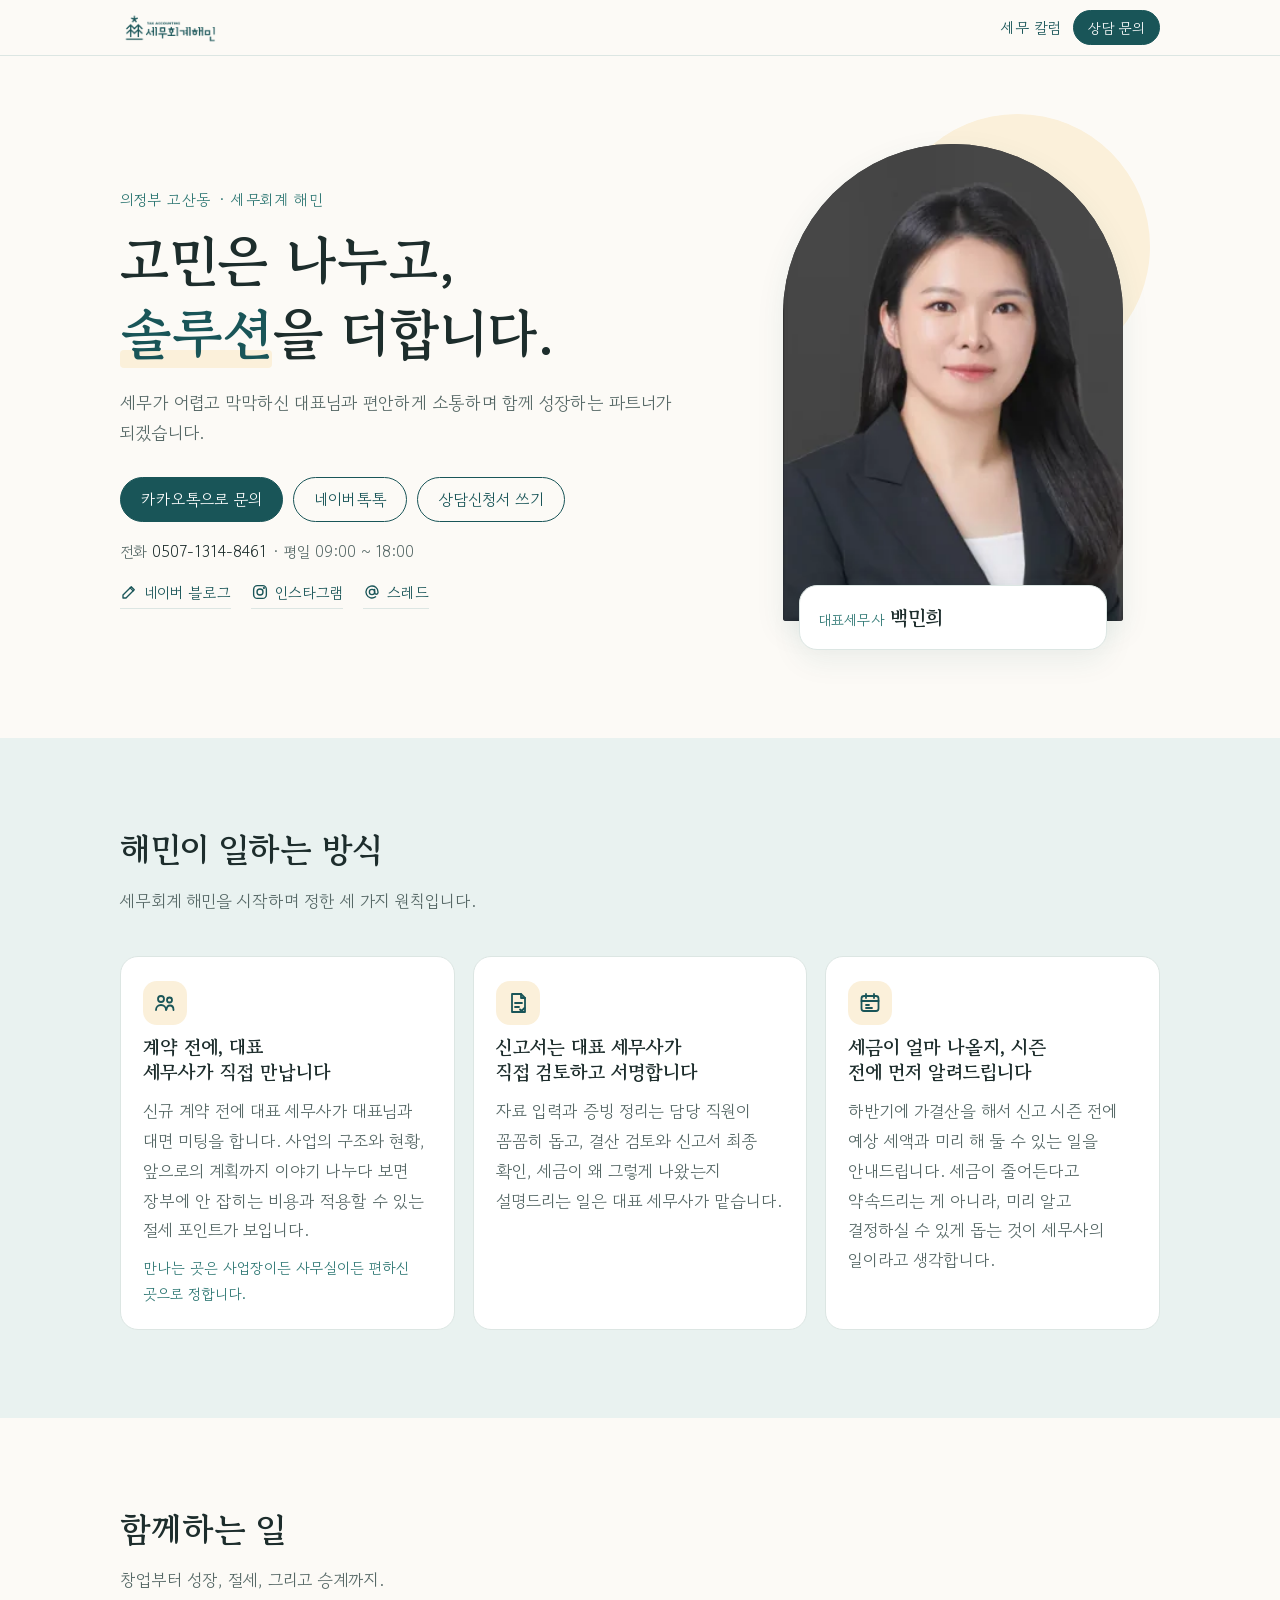
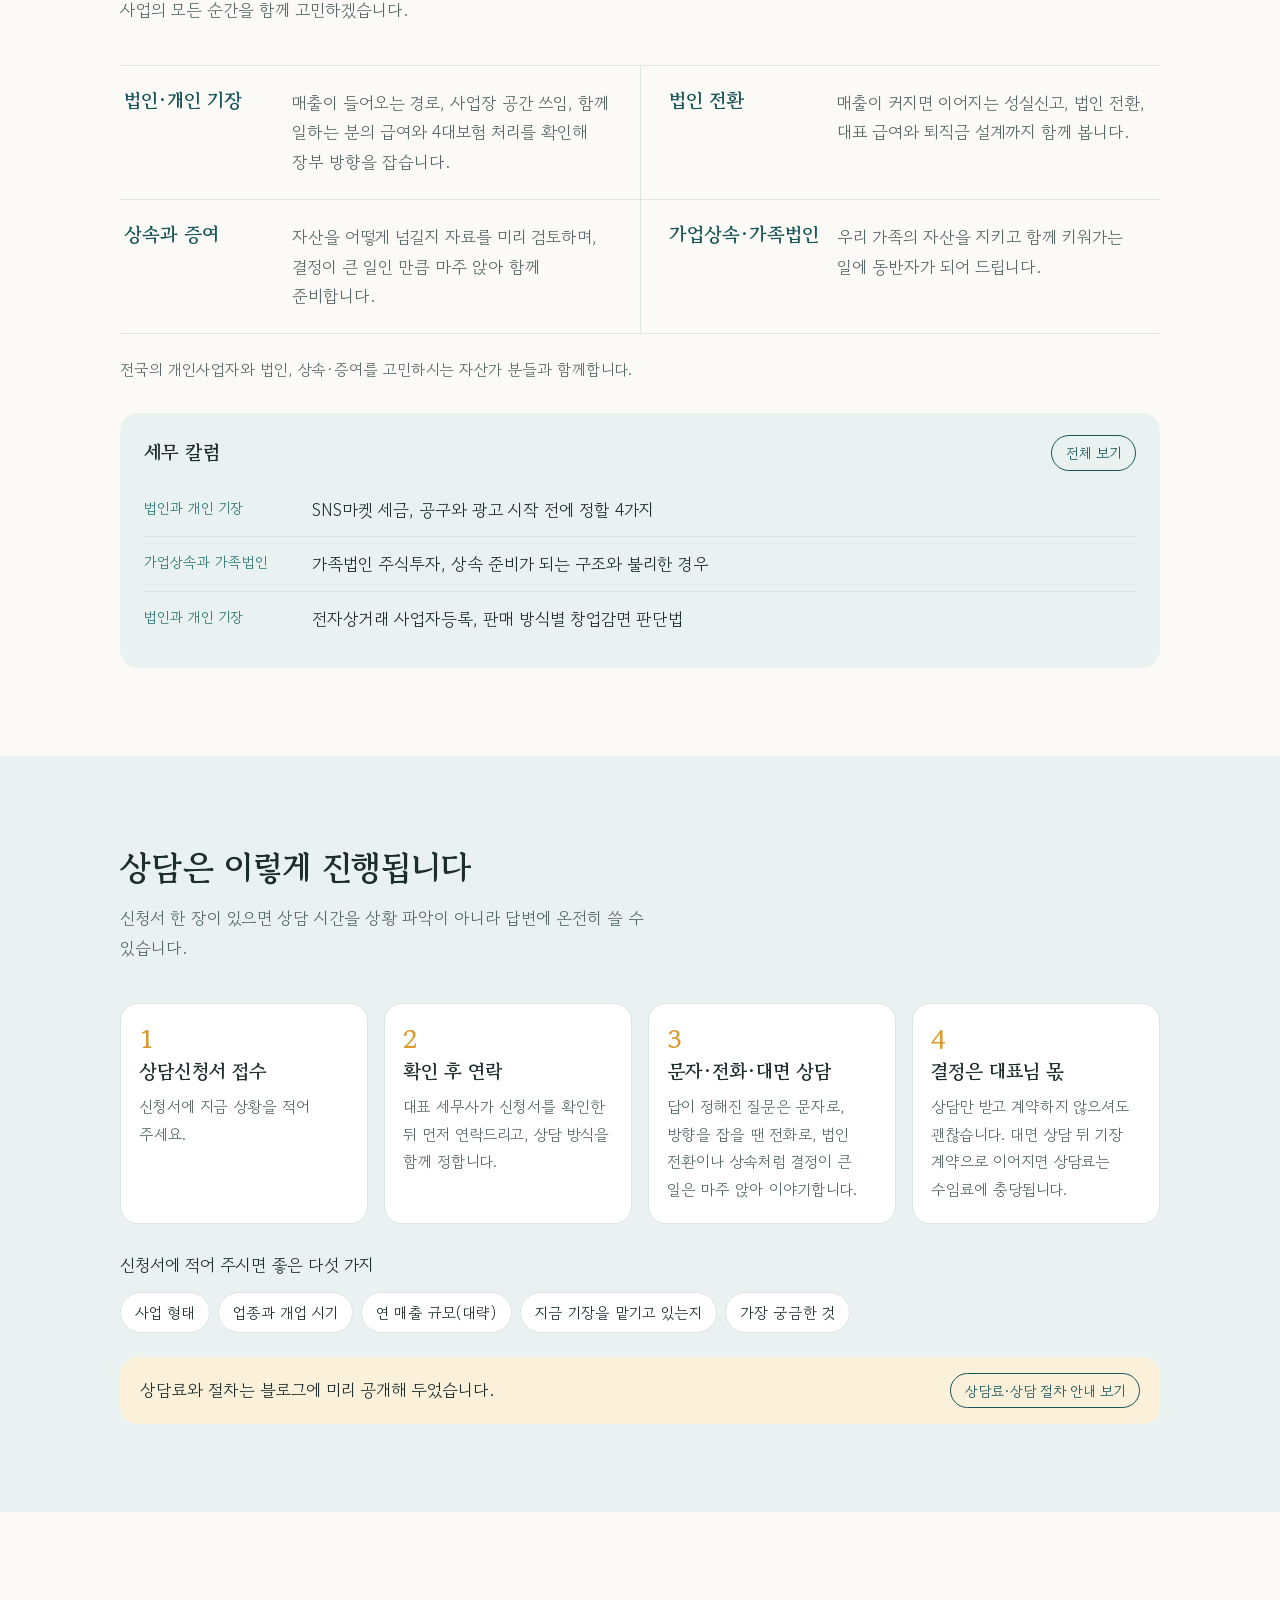
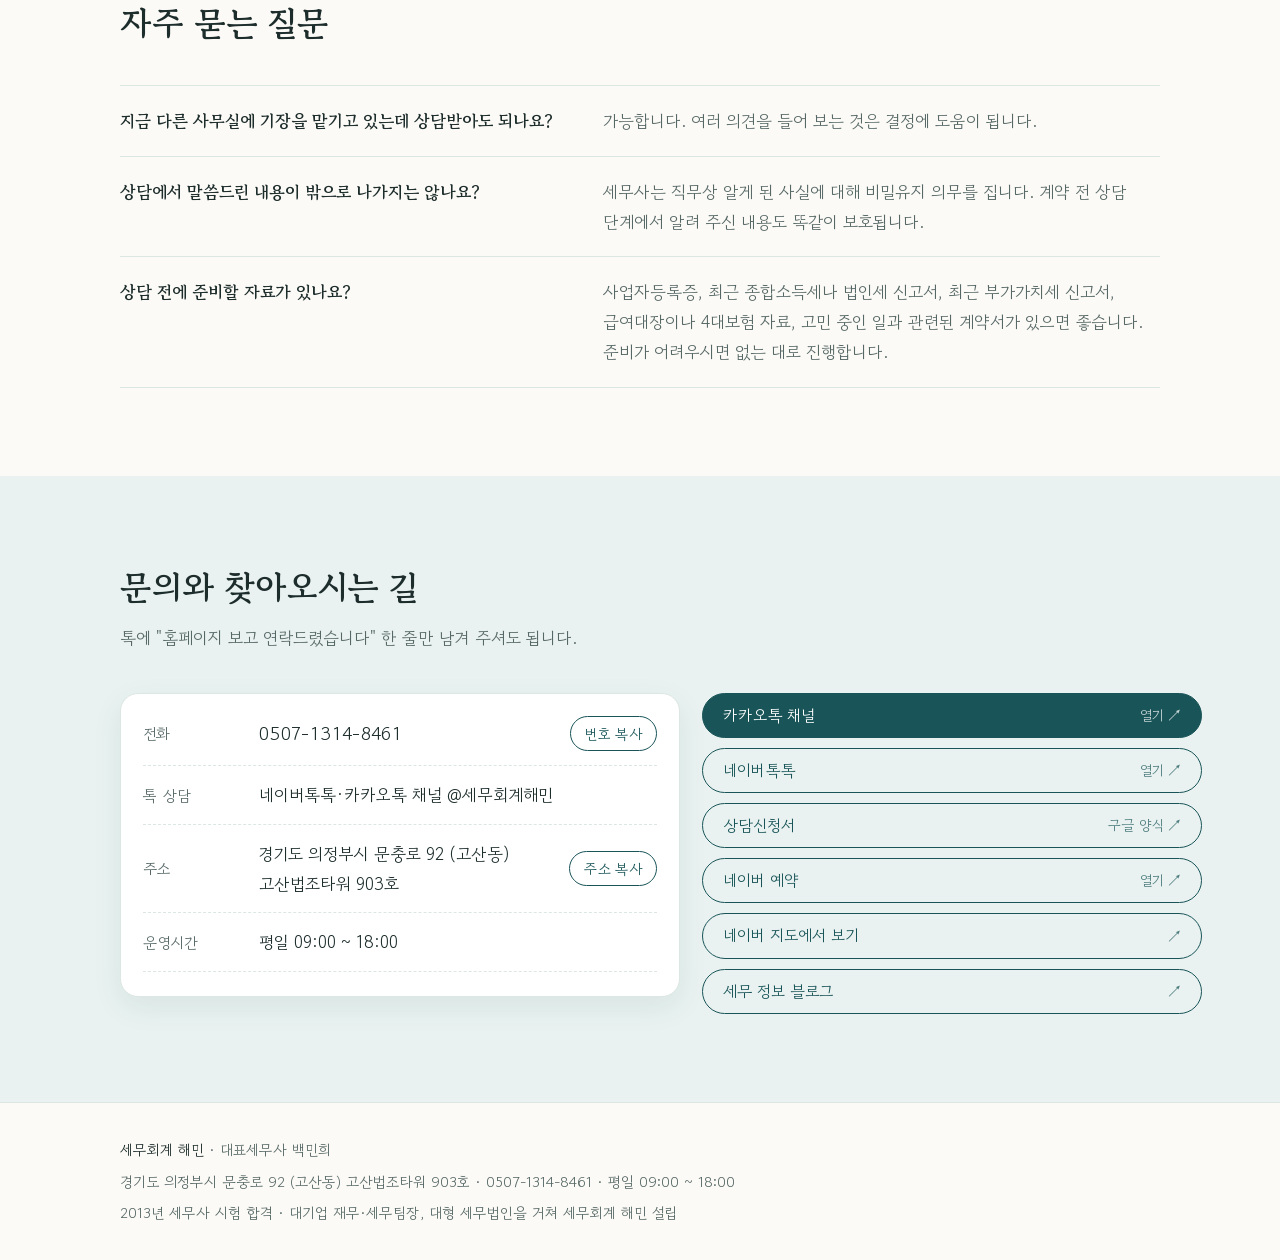
==== index.html @ cbab9fe4 "세무 칼럼 3편 추가 Claude-Session: https://claude.ai/code/session_01CAQJYNDTk2q64mveY3xSHt  Co-Authored-By:" ====
<!doctype html>
<html lang="ko">
<head>
<meta charset="utf-8">
<meta name="viewport" content="width=device-width, initial-scale=1, viewport-fit=cover">
<title>세무회계 해민 | 대표세무사 백민희</title>
<meta name="description" content="의정부 고산동 세무회계 해민, 대표세무사 백민희. 계약 전에 대표 세무사가 직접 만나고, 신고서는 대표 세무사가 직접 검토합니다.">
<link rel="preconnect" href="https://fonts.googleapis.com">
<link rel="preconnect" href="https://fonts.gstatic.com" crossorigin>
<link rel="stylesheet" href="https://fonts.googleapis.com/css2?family=Gowun+Batang:wght@400;700&family=Gowun+Dodum&display=swap">
<meta name="naver-site-verification" content="21fc2a0ba0712bca3d4d48f2cfbc00725fe90d10" />
<meta property="og:type" content="website">
<meta property="og:locale" content="ko_KR">
<meta property="og:site_name" content="세무회계 해민">
<meta property="og:title" content="세무회계 해민 | 대표세무사 백민희">
<meta property="og:description" content="의정부 고산동 세무회계 해민, 대표세무사 백민희. 계약 전에 대표 세무사가 직접 만나고, 신고서는 대표 세무사가 직접 검토합니다.">
<link rel="canonical" href="https://hmintax.com/">
<meta property="og:url" content="https://hmintax.com/">
<meta property="og:image" content="https://hmintax.com/og-image.jpg">
<meta property="og:image:width" content="1200">
<meta property="og:image:height" content="630">
<meta property="og:image:alt" content="세무회계 해민 대표세무사 백민희">
<link rel="icon" href="favicon.ico" sizes="48x48">
<link rel="icon" href="icon-192.png" type="image/png" sizes="192x192">
<link rel="apple-touch-icon" href="apple-touch-icon.png">
<script type="application/ld+json">{"@context":"https://schema.org","@type":"AccountingService","@id":"https://hmintax.com/#office","name":"세무회계 해민","url":"https://hmintax.com/","image":"https://hmintax.com/og-image.jpg","logo":"https://hmintax.com/icon-192.png","telephone":"+82-507-1314-8461","address":{"@type":"PostalAddress","addressCountry":"KR","addressRegion":"경기도","addressLocality":"의정부시","streetAddress":"문충로 92 고산법조타워 903호"},"openingHoursSpecification":{"@type":"OpeningHoursSpecification","dayOfWeek":["Monday","Tuesday","Wednesday","Thursday","Friday"],"opens":"09:00","closes":"18:00"},"areaServed":{"@type":"Country","name":"대한민국"},"employee":{"@type":"Person","name":"백민희","jobTitle":"대표세무사"},"sameAs":["https://blog.naver.com/hmintax","https://www.instagram.com/mintax13/","https://www.threads.com/@mintax13","https://m.place.naver.com/place/1196370229/home"]}</script>
<script type="application/ld+json">{"@context":"https://schema.org","@type":"WebSite","@id":"https://hmintax.com/#website","name":"세무회계 해민","url":"https://hmintax.com/","inLanguage":"ko-KR","publisher":{"@id":"https://hmintax.com/#office"}}</script>
<style>:root{padding-top:env(safe-area-inset-top,0px);padding-bottom:env(safe-area-inset-bottom,0px)}body{margin:0}img{max-width:100%}[hidden]{display:none!important}</style>
<style>
/* Layout: 한 장짜리 사무소 소개. 따뜻한 흰 바탕 위에 로고 청록과 꿀색을 포인트로, 둥근 아치 사진과 부드러운 면으로 구획한다 */
:root {
  --bg: #FCFAF6;
  --surface: #FFFFFF;
  --tint: #E9F2F0;
  --honey-tint: #FBF0DA;
  --ink: #1D2D2C;
  --muted: #566866;
  --line: #DCE6E3;
  --teal: #195558;
  --teal-soft: #2C7672;
  --honey: #D99A2B;
  --on-teal: #FFFFFF;
  --shadow: 0 10px 30px rgba(25, 85, 88, 0.08);
  --font-display: "Gowun Batang", "Noto Serif KR", "Nanum Myeongjo", serif;
  --font-body: "Gowun Dodum", "Apple SD Gothic Neo", "Malgun Gothic", "Noto Sans KR", sans-serif;
  --radius: 18px;
}
@media (prefers-color-scheme: dark) {
  :root:not([data-theme="light"]) {
    --bg: #0F1B1B; --surface: #152625; --tint: #1A3231; --honey-tint: #352B1B;
    --ink: #E6EFED; --muted: #A2B4B1; --line: #274240; --teal: #8FD1C9; --teal-soft: #74C0B7;
    --honey: #F0C36A; --on-teal: #0F1B1B; --shadow: 0 10px 30px rgba(0, 0, 0, 0.35);
    color-scheme: dark;
  }
}
:root[data-theme="dark"] {
  --bg: #0F1B1B; --surface: #152625; --tint: #1A3231; --honey-tint: #352B1B;
  --ink: #E6EFED; --muted: #A2B4B1; --line: #274240; --teal: #8FD1C9; --teal-soft: #74C0B7;
  --honey: #F0C36A; --on-teal: #0F1B1B; --shadow: 0 10px 30px rgba(0, 0, 0, 0.35);
  color-scheme: dark;
}

body {
  background: var(--bg);
  color: var(--ink);
  font-family: var(--font-body);
  font-size: 1.0625rem;
  line-height: 1.75;
  word-break: keep-all;
  overflow-wrap: break-word;
}
a { color: var(--teal-soft); }
:focus-visible { outline: 3px solid var(--honey); outline-offset: 3px; border-radius: 6px; }

.wrap {
  max-width: 1040px;
  margin-inline: auto;
  padding-left: max(16px, env(safe-area-inset-left, 0px));
  padding-right: max(16px, env(safe-area-inset-right, 0px));
}
.band { padding-block: clamp(48px, 8vw, 88px); }
.band.tint { background: var(--tint); }

h1, h2, h3 { font-family: var(--font-display); font-weight: 700; line-height: 1.35; text-wrap: balance; margin: 0; }
h2 { font-size: clamp(1.6rem, 3.6vw, 2.1rem); color: var(--ink); }
h3 { font-size: 1.2rem; }
p { margin: 0; }
.lead { color: var(--muted); margin-top: 10px; max-width: 60ch; }
.section-head { display: grid; gap: 4px; margin-bottom: clamp(28px, 4vw, 40px); }

/* 머리 */
.top {
  position: sticky; top: env(safe-area-inset-top, 0px); z-index: 20;
  background: color-mix(in srgb, var(--bg) 88%, transparent);
  backdrop-filter: blur(8px);
  border-bottom: 1px solid var(--line);
}
body::before { content: ""; position: fixed; inset: 0 0 auto; height: env(safe-area-inset-top, 0px); z-index: 21; background: var(--bg); }
.top .wrap { display: flex; align-items: center; justify-content: space-between; gap: 12px; padding-block: 10px; }
.brand { display: flex; align-items: center; gap: 12px; text-decoration: none; color: var(--ink); min-width: 0; }
.brand img { height: 34px; width: auto; display: block; }
.logo-dark { display: none !important; }
@media (prefers-color-scheme: dark) { :root:not([data-theme="light"]) .logo-light { display: none !important; } :root:not([data-theme="light"]) .logo-dark { display: block !important; } }
:root[data-theme="dark"] .logo-light { display: none !important; }
:root[data-theme="dark"] .logo-dark { display: block !important; }

.btn {
  display: inline-flex; align-items: center; justify-content: center; gap: 8px;
  padding: 12px 20px; border-radius: 999px; font-family: var(--font-body); font-size: 1rem;
  text-decoration: none; border: 1.5px solid var(--teal); cursor: pointer; line-height: 1.2;
  transition: transform .15s ease, background-color .15s ease;
}
.btn.primary { background: var(--teal); color: var(--on-teal); }
.btn.ghost { background: transparent; color: var(--teal); }
.btn:hover { transform: translateY(-1px); }
.btn.small { padding: 8px 14px; font-size: 0.9rem; }

/* 첫 화면 */
.hero .wrap { display: grid; grid-template-columns: 1.15fr 0.85fr; gap: clamp(28px, 5vw, 64px); align-items: center; }
.hero-text { min-width: 0; }
.eyebrow { color: var(--teal-soft); font-size: 0.95rem; letter-spacing: 0.04em; }
.hero h1 { font-size: clamp(2.1rem, 5.6vw, 3.4rem); margin-top: 10px; }
.hero h1 em { font-style: normal; color: var(--teal); position: relative; }
.hero h1 em::after { content: ""; position: absolute; left: 0; right: 0; bottom: 0.08em; height: 0.32em; background: var(--honey-tint); z-index: -1; border-radius: 4px; }
.hero .lead { font-size: 1.1rem; margin-top: 18px; }
.cta-row { display: flex; flex-wrap: wrap; gap: 10px; margin-top: 28px; }
.hero-note { margin-top: 16px; color: var(--muted); font-size: 0.95rem; }
.hero-note b { color: var(--ink); font-weight: 400; font-variant-numeric: tabular-nums; }
.sns { display: flex; flex-wrap: wrap; gap: 8px 20px; margin: 14px 0 0; padding: 0; list-style: none; font-size: 0.95rem; }
.sns a { display: inline-flex; align-items: center; gap: 6px; color: var(--teal); text-decoration: none; border-bottom: 1px solid var(--line); padding-bottom: 2px; }
.sns a:hover { border-color: var(--teal); }
.sns svg { width: 18px; height: 18px; stroke: currentColor; fill: none; stroke-width: 1.8; stroke-linecap: round; stroke-linejoin: round; }

.person { position: relative; justify-self: center; width: min(100%, 340px); }
.person::before {
  content: ""; position: absolute; width: 78%; aspect-ratio: 1; border-radius: 50%;
  background: var(--honey-tint); right: -8%; top: -6%; z-index: 0;
}
.arch {
  position: relative; z-index: 1; border-radius: 999px 999px var(--radius) var(--radius);
  overflow: hidden; background: #3a3a3a; aspect-ratio: 285 / 400; max-width: 100%; box-shadow: var(--shadow);
}
.arch img { width: 100%; height: 100%; object-fit: cover; object-position: top; display: block; }
.person-card {
  position: relative; z-index: 2; margin: -36px 16px 0; background: var(--surface);
  border: 1px solid var(--line); border-radius: var(--radius); padding: 14px 18px; box-shadow: var(--shadow);
}
.person-card .name { font-family: var(--font-display); font-weight: 700; font-size: 1.25rem; }
.person-card .name span { font-family: var(--font-body); font-weight: 400; font-size: 0.9rem; color: var(--teal-soft); margin-right: 6px; }

/* 일하는 방식 */
.principles { display: grid; grid-template-columns: repeat(3, minmax(0, 1fr)); gap: 18px; }
.principle {
  background: var(--surface); border-radius: var(--radius); padding: 24px 22px 22px;
  border: 1px solid var(--line); display: grid; gap: 10px; align-content: start; min-width: 0;
}
.principle .mark { width: 44px; height: 44px; border-radius: 14px; background: var(--honey-tint); display: grid; place-items: center; }
.principle .mark svg { width: 24px; height: 24px; stroke: var(--teal); fill: none; stroke-width: 1.8; stroke-linecap: round; stroke-linejoin: round; }
.principle p { color: var(--muted); }
.principle .note { font-size: 0.92rem; color: var(--teal-soft); }

/* 하는 일 */
.services { display: grid; grid-template-columns: repeat(2, minmax(0, 1fr)); gap: 0; border-top: 1px solid var(--line); }
.service { padding: 22px 4px; border-bottom: 1px solid var(--line); display: grid; grid-template-columns: 9.5rem 1fr; gap: 16px; min-width: 0; }
.service:nth-child(odd) { padding-right: 28px; }
.service:nth-child(even) { padding-left: 28px; border-left: 1px solid var(--line); }
.service h3 { color: var(--teal); }
.service p { color: var(--muted); min-width: 0; }
.with-whom { margin-top: 22px; color: var(--muted); font-size: 0.98rem; }
.column-nav { margin-left: auto; color: var(--teal); text-decoration: none; font-size: 0.95rem; white-space: nowrap; }
.column-nav:hover { text-decoration: underline; }
.column-latest { margin-top: 30px; padding: 22px 24px; border-radius: var(--radius); background: var(--tint); }
.column-latest-head { display: flex; align-items: center; justify-content: space-between; gap: 12px; }
.column-latest ul { list-style: none; margin: 12px 0 0; padding: 0; }
.column-latest li + li { border-top: 1px solid var(--line); }
.column-latest li a { display: grid; grid-template-columns: 9.5rem minmax(0, 1fr); gap: 4px 16px; padding: 12px 0; color: var(--ink); text-decoration: none; }
.column-latest li a:hover .t { color: var(--teal); text-decoration: underline; }
.column-latest .cat { color: var(--teal-soft); font-size: 0.9rem; }
@media (max-width: 640px) { .column-latest { padding: 18px 16px; } .column-latest li a { grid-template-columns: 1fr; } }

/* 상담 절차 */
.steps { display: grid; grid-template-columns: repeat(4, minmax(0, 1fr)); gap: 16px; counter-reset: step; list-style: none; padding: 0; margin: 0; }
.step { position: relative; padding: 22px 18px 20px; background: var(--surface); border-radius: var(--radius); border: 1px solid var(--line); display: grid; gap: 8px; align-content: start; min-width: 0; }
.step .num { font-family: var(--font-display); font-weight: 700; color: var(--honey); font-size: 1.6rem; line-height: 1; font-variant-numeric: tabular-nums; }
.step p { color: var(--muted); font-size: 0.98rem; }
.form-hint { margin-top: 26px; display: grid; gap: 12px; }
.chips { display: flex; flex-wrap: wrap; gap: 8px; list-style: none; padding: 0; margin: 0; }
.chips li { background: var(--surface); border: 1px solid var(--line); border-radius: 999px; padding: 6px 14px; font-size: 0.95rem; }
.fee { margin-top: 24px; padding: 16px 20px; border-radius: var(--radius); background: var(--honey-tint); display: flex; flex-wrap: wrap; gap: 10px 18px; align-items: center; justify-content: space-between; }

/* 자주 묻는 질문 */
.faq { display: grid; gap: 0; border-top: 1px solid var(--line); }
.qa { padding: 20px 0; border-bottom: 1px solid var(--line); display: grid; grid-template-columns: minmax(0, 0.9fr) minmax(0, 1.1fr); gap: 8px 28px; }
.qa .q { font-family: var(--font-display); font-weight: 700; }
.qa .a { color: var(--muted); }

/* 문의와 찾아오시는 길 */
.contact-grid { display: grid; grid-template-columns: minmax(0, 1.1fr) minmax(0, 0.9fr); gap: 22px; align-items: start; }
.card { background: var(--surface); border: 1px solid var(--line); border-radius: var(--radius); padding: 8px 22px; box-shadow: var(--shadow); min-width: 0; }
.row { display: grid; grid-template-columns: 6.5rem minmax(0, 1fr) auto; gap: 12px; align-items: center; padding: 14px 0; border-bottom: 1px dashed var(--line); }
.row:last-child { border-bottom: 0; }
.row .k { color: var(--muted); font-size: 0.95rem; }
.row .v { min-width: 0; }
.row .v.num { font-variant-numeric: tabular-nums; font-size: 1.15rem; letter-spacing: 0.02em; user-select: all; }
.copy-status { font-size: 0.85rem; color: var(--teal-soft); min-height: 1.2em; }
.links { display: grid; gap: 10px; }
.links .btn { justify-content: space-between; width: 100%; }
.links .btn span.sub { color: inherit; opacity: 0.75; font-size: 0.88rem; }

footer { padding-block: 34px; border-top: 1px solid var(--line); color: var(--muted); font-size: 0.92rem; }
footer .wrap { display: grid; gap: 6px; }
footer strong { color: var(--ink); font-weight: 400; }

@media (max-width: 860px) {
  .hero .wrap { grid-template-columns: 1fr; }
  .person { order: -1; width: min(78%, 300px); }
  .principles { grid-template-columns: 1fr; }
  .steps { grid-template-columns: repeat(2, minmax(0, 1fr)); }
  .contact-grid { grid-template-columns: 1fr; }
}
@media (max-width: 640px) {
  .services { grid-template-columns: 1fr; }
  .service:nth-child(odd), .service:nth-child(even) { padding-left: 4px; padding-right: 4px; border-left: 0; }
  .service { grid-template-columns: 1fr; gap: 4px; }
  .steps { grid-template-columns: 1fr; }
  .qa { grid-template-columns: 1fr; }
  .row { grid-template-columns: 1fr auto; }
  .row .k { grid-column: 1 / -1; }
}
@media (prefers-reduced-motion: reduce) { .btn { transition: none; } .btn:hover { transform: none; } }
</style>
</head>
<body>

<header class="top">
  <div class="wrap">
    <a class="brand" href="#top" aria-label="세무회계 해민 처음으로">
      <img class="logo-light" src="[data-uri]" alt="세무회계 해민 로고" width="180" height="62">
      <img class="logo-dark" src="[data-uri]" alt="세무회계 해민 로고" width="180" height="62">
    </a>
    <a class="column-nav" href="https://hmintax.com/column/">세무 칼럼</a>
    <a class="btn primary small" href="#contact">상담 문의</a>
  </div>
</header>

<main id="top">
  <section class="band hero">
    <div class="wrap">
      <div class="hero-text">
        <p class="eyebrow">의정부 고산동 · 세무회계 해민</p>
        <h1>고민은 나누고,<br><em>솔루션</em>을 더합니다.</h1>
        <p class="lead">세무가 어렵고 막막하신 대표님과 편안하게 소통하며 함께 성장하는 파트너가 되겠습니다.</p>
        <div class="cta-row">
          <a class="btn primary" href="https://pf.kakao.com/_CWnRG" target="_blank" rel="noopener">카카오톡으로 문의</a>
          <a class="btn ghost" href="https://talk.naver.com/ct/w43b8y" target="_blank" rel="noopener">네이버톡톡</a>
          <a class="btn ghost" href="https://forms.gle/bYHpUp7RU89vCtaz8" target="_blank" rel="noopener">상담신청서 쓰기</a>
        </div>
        <p class="hero-note">전화 <b>0507-1314-8461</b> · 평일 09:00 ~ 18:00</p>
        <ul class="sns" aria-label="세무회계 해민 블로그와 SNS">
          <li><a href="https://blog.naver.com/hmintax" target="_blank" rel="noopener"><svg viewBox="0 0 24 24" aria-hidden="true"><path d="M4 20h4L19 9l-4-4L4 16z"/><path d="M13.5 6.5l4 4"/></svg>네이버 블로그</a></li>
          <li><a href="https://www.instagram.com/mintax13/" target="_blank" rel="noopener"><svg viewBox="0 0 24 24" aria-hidden="true"><rect x="3.5" y="3.5" width="17" height="17" rx="5"/><circle cx="12" cy="12" r="4"/><circle cx="17.2" cy="6.8" r="0.6"/></svg>인스타그램</a></li>
          <li><a href="https://www.threads.com/@mintax13" target="_blank" rel="noopener"><svg viewBox="0 0 24 24" aria-hidden="true"><circle cx="12" cy="12" r="3.5"/><path d="M15.5 8.5v4.25a2.25 2.25 0 0 0 4.5 0V12a8 8 0 1 0-3.2 6.4"/></svg>스레드</a></li>
        </ul>
      </div>
      <figure class="person" style="margin:0">
        <div class="arch"><img src="[data-uri]" alt="세무회계 해민 대표세무사 백민희" width="285" height="450"></div>
        <figcaption class="person-card">
          <p class="name"><span>대표세무사</span>백민희</p>
        </figcaption>
      </figure>
    </div>
  </section>

  <section class="band tint" aria-labelledby="how">
    <div class="wrap">
      <div class="section-head">
        <h2 id="how">해민이 일하는 방식</h2>
        <p class="lead">세무회계 해민을 시작하며 정한 세 가지 원칙입니다.</p>
      </div>
      <div class="principles">
        <article class="principle">
          <div class="mark" aria-hidden="true"><svg viewBox="0 0 24 24"><circle cx="8" cy="8" r="3"/><circle cx="16.5" cy="9" r="2.5"/><path d="M3 19c0-3 2.2-5 5-5s5 2 5 5"/><path d="M13.5 18.5c.3-2.4 1.6-4 3.4-4 2 0 3.6 1.7 3.6 4.5"/></svg></div>
          <h3>계약 전에, 대표 세무사가 직접 만납니다</h3>
          <p>신규 계약 전에 대표 세무사가 대표님과 대면 미팅을 합니다. 사업의 구조와 현황, 앞으로의 계획까지 이야기 나누다 보면 장부에 안 잡히는 비용과 적용할 수 있는 절세 포인트가 보입니다.</p>
          <p class="note">만나는 곳은 사업장이든 사무실이든 편하신 곳으로 정합니다.</p>
        </article>
        <article class="principle">
          <div class="mark" aria-hidden="true"><svg viewBox="0 0 24 24"><path d="M6 3h9l4 4v14H6z"/><path d="M15 3v4h4"/><path d="M9 12h7M9 16h4"/><path d="M14 18.5l1.5 1.5 3-3"/></svg></div>
          <h3>신고서는 대표 세무사가 직접 검토하고 서명합니다</h3>
          <p>자료 입력과 증빙 정리는 담당 직원이 꼼꼼히 돕고, 결산 검토와 신고서 최종 확인, 세금이 왜 그렇게 나왔는지 설명드리는 일은 대표 세무사가 맡습니다.</p>
        </article>
        <article class="principle">
          <div class="mark" aria-hidden="true"><svg viewBox="0 0 24 24"><rect x="3.5" y="5" width="17" height="15" rx="2.5"/><path d="M3.5 10h17M8 3v4M16 3v4"/><path d="M8 14h3M8 17h6"/></svg></div>
          <h3>세금이 얼마 나올지, 시즌 전에 먼저 알려드립니다</h3>
          <p>하반기에 가결산을 해서 신고 시즌 전에 예상 세액과 미리 해 둘 수 있는 일을 안내드립니다. 세금이 줄어든다고 약속드리는 게 아니라, 미리 알고 결정하실 수 있게 돕는 것이 세무사의 일이라고 생각합니다.</p>
        </article>
      </div>
    </div>
  </section>

  <section class="band" aria-labelledby="work">
    <div class="wrap">
      <div class="section-head">
        <h2 id="work">함께하는 일</h2>
        <p class="lead">창업부터 성장, 절세, 그리고 승계까지.<br>사업의 모든 순간을 함께 고민하겠습니다.</p>
      </div>
      <div class="services">
        <div class="service"><h3>법인·개인 기장</h3><p>매출이 들어오는 경로, 사업장 공간 쓰임, 함께 일하는 분의 급여와 4대보험 처리를 확인해 장부 방향을 잡습니다.</p></div>
        <div class="service"><h3>법인 전환</h3><p>매출이 커지면 이어지는 성실신고, 법인 전환, 대표 급여와 퇴직금 설계까지 함께 봅니다.</p></div>
        <div class="service"><h3>상속과 증여</h3><p>자산을 어떻게 넘길지 자료를 미리 검토하며, 결정이 큰 일인 만큼 마주 앉아 함께 준비합니다.</p></div>
        <div class="service"><h3>가업상속·가족법인</h3><p>우리 가족의 자산을 지키고 함께 키워가는 일에 동반자가 되어 드립니다.</p></div>
      </div>
      <p class="with-whom">전국의 개인사업자와 법인, 상속·증여를 고민하시는 자산가 분들과 함께합니다.</p>
      <div class="column-latest"><div class="column-latest-head"><h3>세무 칼럼</h3><a class="btn ghost small" href="https://hmintax.com/column/">전체 보기</a></div><ul><li><a href="https://hmintax.com/column/sns-market-tax-setup/"><span class="cat">법인과 개인 기장</span><span class="t">SNS마켓 세금, 공구와 광고 시작 전에 정할 4가지</span></a></li><li><a href="https://hmintax.com/column/family-corporation-stock-investment/"><span class="cat">가업상속과 가족법인</span><span class="t">가족법인 주식투자, 상속 준비가 되는 구조와 불리한 경우</span></a></li><li><a href="https://hmintax.com/column/ecommerce-startup-tax-reduction/"><span class="cat">법인과 개인 기장</span><span class="t">전자상거래 사업자등록, 판매 방식별 창업감면 판단법</span></a></li></ul></div>
    </div>
  </section>

  <section class="band tint" aria-labelledby="flow">
    <div class="wrap">
      <div class="section-head">
        <h2 id="flow">상담은 이렇게 진행됩니다</h2>
        <p class="lead">신청서 한 장이 있으면 상담 시간을 상황 파악이 아니라 답변에 온전히 쓸 수 있습니다.</p>
      </div>
      <ol class="steps">
        <li class="step"><span class="num">1</span><h3>상담신청서 접수</h3><p>신청서에 지금 상황을 적어 주세요.</p></li>
        <li class="step"><span class="num">2</span><h3>확인 후 연락</h3><p>대표 세무사가 신청서를 확인한 뒤 먼저 연락드리고, 상담 방식을 함께 정합니다.</p></li>
        <li class="step"><span class="num">3</span><h3>문자·전화·대면 상담</h3><p>답이 정해진 질문은 문자로, 방향을 잡을 땐 전화로, 법인 전환이나 상속처럼 결정이 큰 일은 마주 앉아 이야기합니다.</p></li>
        <li class="step"><span class="num">4</span><h3>결정은 대표님 몫</h3><p>상담만 받고 계약하지 않으셔도 괜찮습니다. 대면 상담 뒤 기장 계약으로 이어지면 상담료는 수임료에 충당됩니다.</p></li>
      </ol>
      <div class="form-hint">
        <p>신청서에 적어 주시면 좋은 다섯 가지</p>
        <ul class="chips">
          <li>사업 형태</li><li>업종과 개업 시기</li><li>연 매출 규모(대략)</li><li>지금 기장을 맡기고 있는지</li><li>가장 궁금한 것</li>
        </ul>
      </div>
      <div class="fee">
        <p>상담료와 절차는 블로그에 미리 공개해 두었습니다.</p>
        <a class="btn ghost small" href="https://blog.naver.com/hmintax/224391888302" target="_blank" rel="noopener">상담료·상담 절차 안내 보기</a>
      </div>
    </div>
  </section>

  <section class="band" aria-labelledby="faq">
    <div class="wrap">
      <div class="section-head">
        <h2 id="faq">자주 묻는 질문</h2>
      </div>
      <div class="faq">
        <div class="qa"><p class="q">지금 다른 사무실에 기장을 맡기고 있는데 상담받아도 되나요?</p><p class="a">가능합니다. 여러 의견을 들어 보는 것은 결정에 도움이 됩니다.</p></div>
        <div class="qa"><p class="q">상담에서 말씀드린 내용이 밖으로 나가지는 않나요?</p><p class="a">세무사는 직무상 알게 된 사실에 대해 비밀유지 의무를 집니다. 계약 전 상담 단계에서 알려 주신 내용도 똑같이 보호됩니다.</p></div>
        <div class="qa"><p class="q">상담 전에 준비할 자료가 있나요?</p><p class="a">사업자등록증, 최근 종합소득세나 법인세 신고서, 최근 부가가치세 신고서, 급여대장이나 4대보험 자료, 고민 중인 일과 관련된 계약서가 있으면 좋습니다. 준비가 어려우시면 없는 대로 진행합니다.</p></div>
      </div>
    </div>
  </section>

  <section class="band tint" id="contact" aria-labelledby="reach">
    <div class="wrap">
      <div class="section-head">
        <h2 id="reach">문의와 찾아오시는 길</h2>
        <p class="lead">톡에 "홈페이지 보고 연락드렸습니다" 한 줄만 남겨 주셔도 됩니다.</p>
      </div>
      <div class="contact-grid">
        <div class="card">
          <div class="row">
            <span class="k">전화</span>
            <span class="v num" id="phone">0507-1314-8461</span>
            <button class="btn ghost small" type="button" id="copy-phone" data-copy="0507-1314-8461" data-target="phone">번호 복사</button>
          </div>
          <div class="row">
            <span class="k">톡 상담</span>
            <span class="v">네이버톡톡·카카오톡 채널 <b style="font-weight:400">@세무회계해민</b></span>
            <span></span>
          </div>
          <div class="row">
            <span class="k">주소</span>
            <span class="v" id="addr">경기도 의정부시 문충로 92 (고산동) 고산법조타워 903호</span>
            <button class="btn ghost small" type="button" id="copy-addr" data-copy="경기도 의정부시 문충로 92 (고산동) 고산법조타워 903호" data-target="addr">주소 복사</button>
          </div>
          <div class="row">
            <span class="k">운영시간</span>
            <span class="v">평일 09:00 ~ 18:00</span>
            <span></span>
          </div>
          <p class="copy-status" id="copy-status" role="status" aria-live="polite"></p>
        </div>
        <div class="links">
          <a class="btn primary" href="https://pf.kakao.com/_CWnRG" target="_blank" rel="noopener">카카오톡 채널 <span class="sub">열기 ↗</span></a>
          <a class="btn ghost" href="https://talk.naver.com/ct/w43b8y" target="_blank" rel="noopener">네이버톡톡 <span class="sub">열기 ↗</span></a>
          <a class="btn ghost" href="https://forms.gle/bYHpUp7RU89vCtaz8" target="_blank" rel="noopener">상담신청서 <span class="sub">구글 양식 ↗</span></a>
          <a class="btn ghost" href="https://booking.naver.com/booking/6/bizes/953795" target="_blank" rel="noopener">네이버 예약 <span class="sub">열기 ↗</span></a>
          <a class="btn ghost" href="https://m.place.naver.com/place/1196370229/home" target="_blank" rel="noopener">네이버 지도에서 보기 <span class="sub">↗</span></a>
          <a class="btn ghost" href="https://blog.naver.com/hmintax" target="_blank" rel="noopener">세무 정보 블로그 <span class="sub">↗</span></a>
        </div>
      </div>
    </div>
  </section>
</main>

<footer>
  <div class="wrap">
    <p><strong>세무회계 해민</strong> · 대표세무사 백민희</p>
    <p>경기도 의정부시 문충로 92 (고산동) 고산법조타워 903호 · 0507-1314-8461 · 평일 09:00 ~ 18:00</p>
    <p>2013년 세무사 시험 합격 · 대기업 재무·세무팀장, 대형 세무법인을 거쳐 세무회계 해민 설립</p>
  </div>
</footer>

<script>
(function () {
  var status = document.getElementById('copy-status');
  function selectText(el) {
    try {
      var r = document.createRange(); r.selectNodeContents(el);
      var s = window.getSelection(); s.removeAllRanges(); s.addRange(r);
    } catch (e) {}
  }
  document.querySelectorAll('[data-copy]').forEach(function (btn) {
    btn.addEventListener('click', function () {
      var text = btn.getAttribute('data-copy');
      var target = document.getElementById(btn.getAttribute('data-target'));
      var done = function () { status.textContent = '복사했어요: ' + text; };
      var fallback = function () { selectText(target); status.textContent = '선택해 두었어요. 길게 눌러 복사해 주세요.'; };
      try {
        if (navigator.clipboard && navigator.clipboard.writeText) {
          navigator.clipboard.writeText(text).then(done, fallback);
        } else { fallback(); }
      } catch (e) { fallback(); }
    });
  });
})();
</script>
</body>
</html>
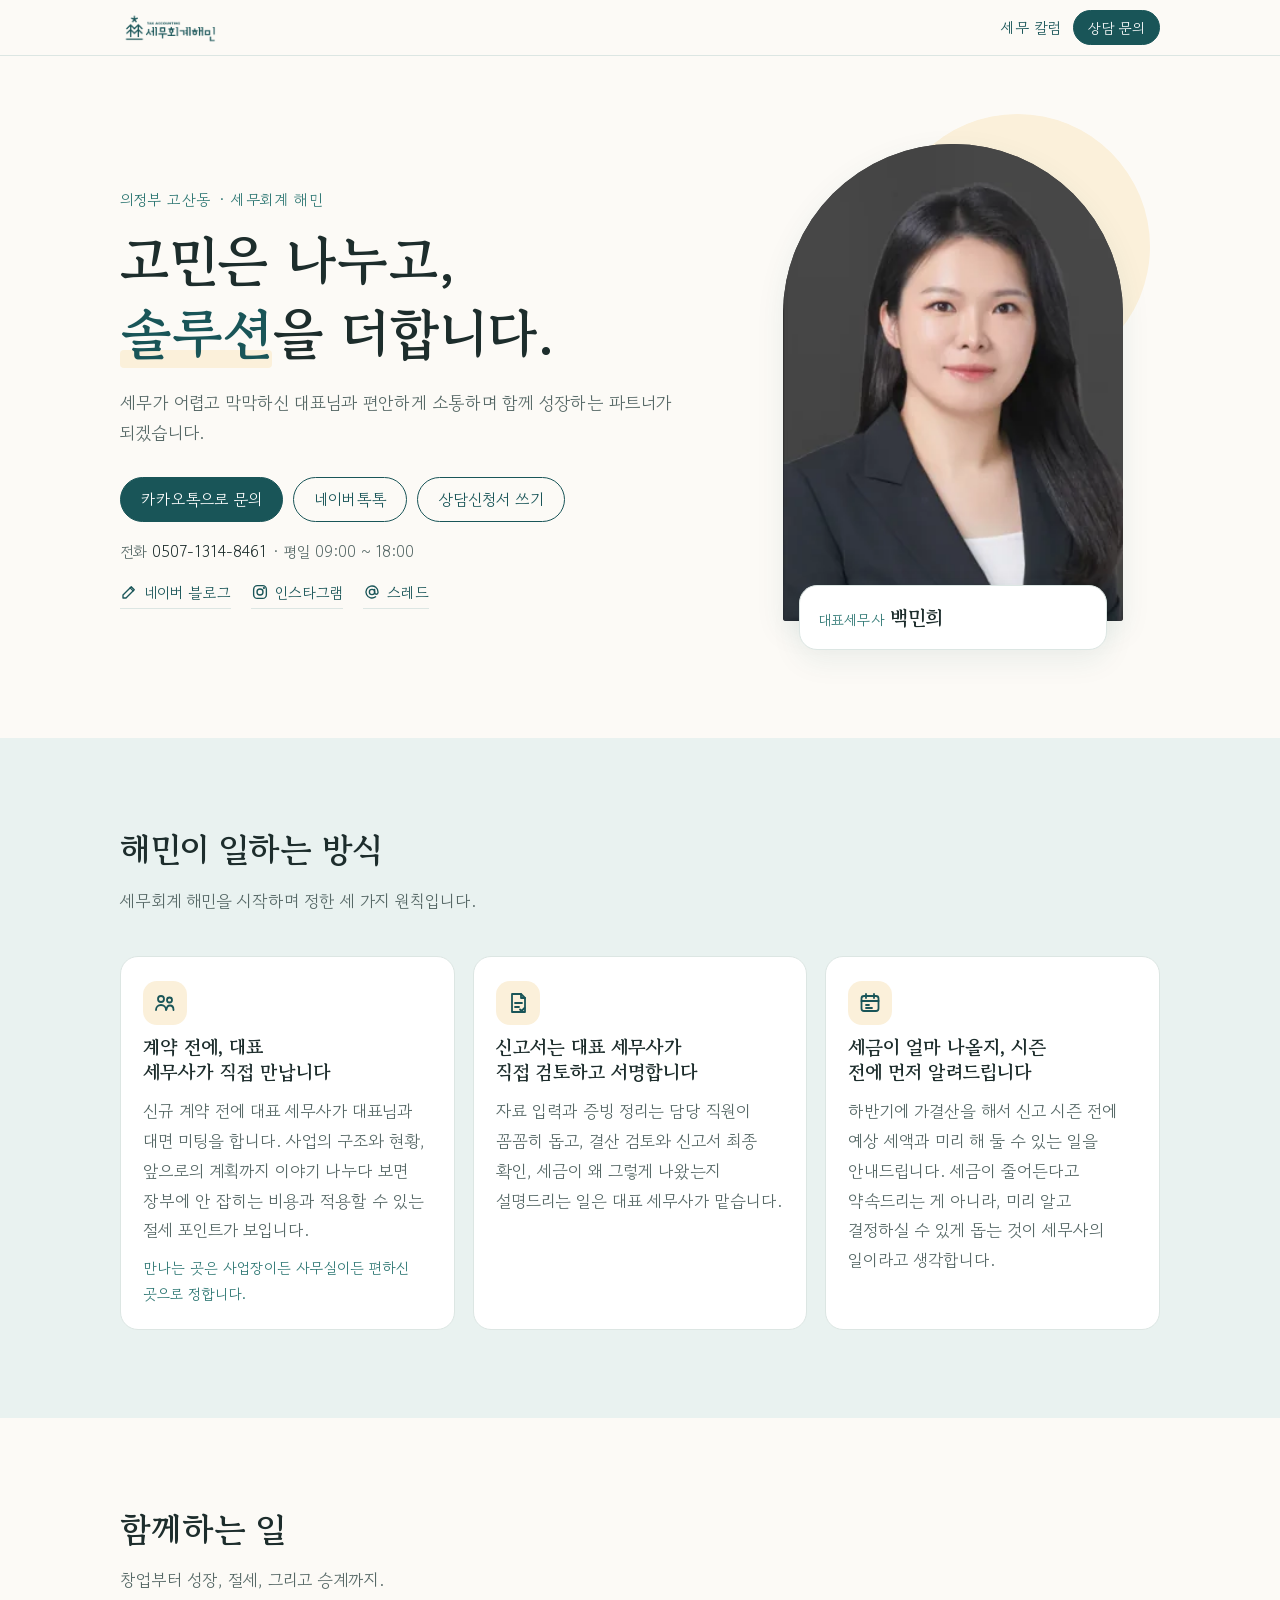
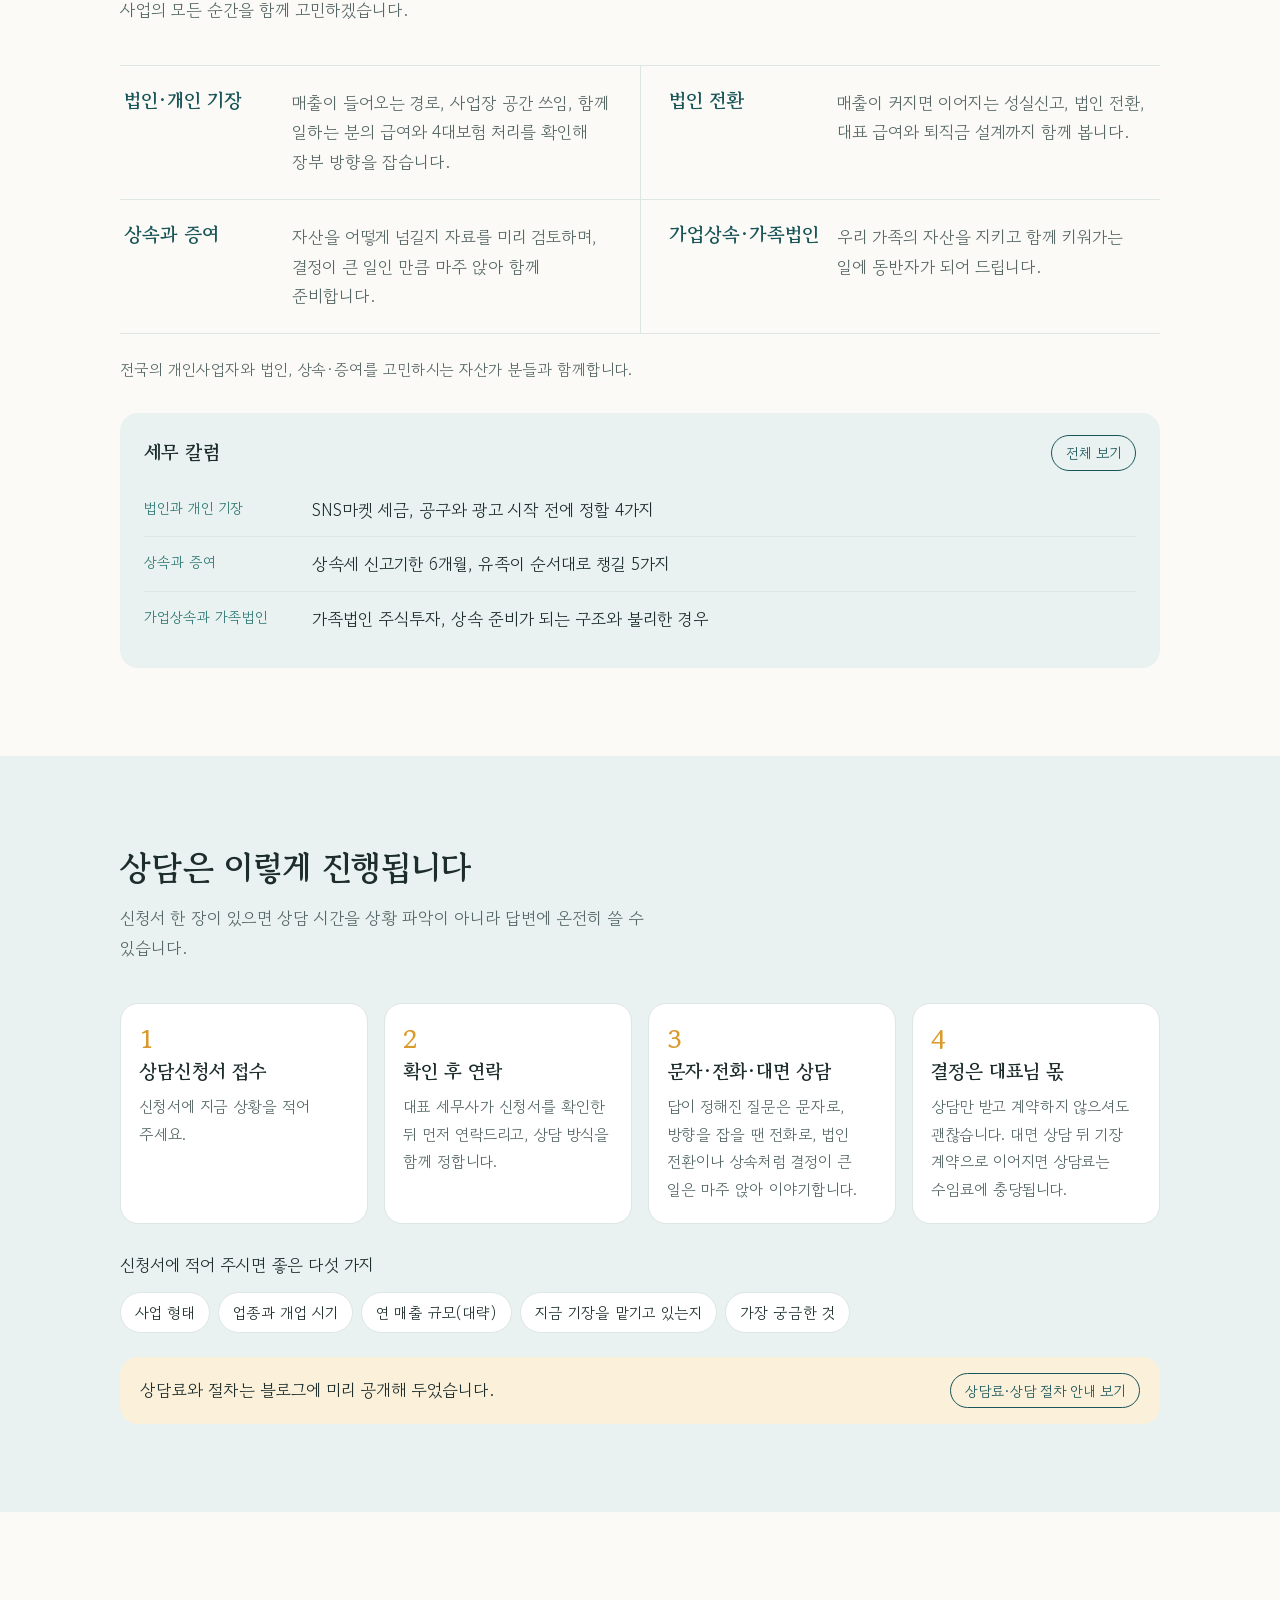
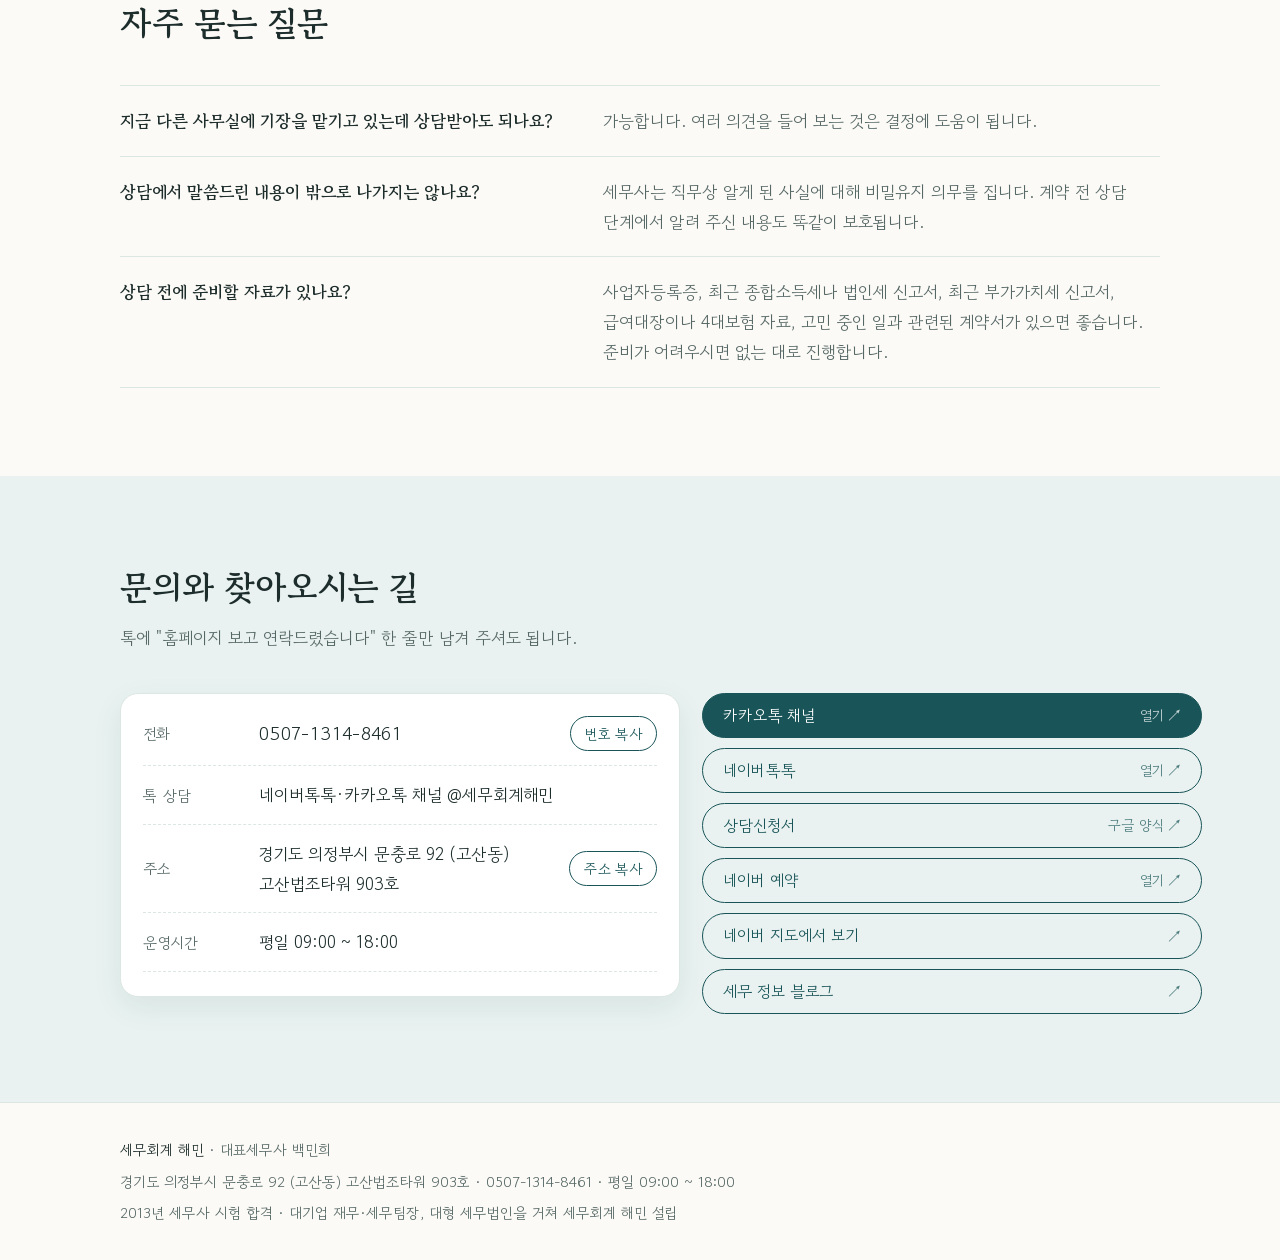
==== commit 4272d2f8: "세무 칼럼 2편 추가 Claude-Session: https://claude.ai/code/session_01CAQJYNDTk2q64mveY3xSHt  Co-Authored-By:" ====
--- a/index.html
+++ b/index.html
@@ -311,7 +311,7 @@
         <div class="service"><h3>가업상속·가족법인</h3><p>우리 가족의 자산을 지키고 함께 키워가는 일에 동반자가 되어 드립니다.</p></div>
       </div>
       <p class="with-whom">전국의 개인사업자와 법인, 상속·증여를 고민하시는 자산가 분들과 함께합니다.</p>
-      <div class="column-latest"><div class="column-latest-head"><h3>세무 칼럼</h3><a class="btn ghost small" href="https://hmintax.com/column/">전체 보기</a></div><ul><li><a href="https://hmintax.com/column/sns-market-tax-setup/"><span class="cat">법인과 개인 기장</span><span class="t">SNS마켓 세금, 공구와 광고 시작 전에 정할 4가지</span></a></li><li><a href="https://hmintax.com/column/family-corporation-stock-investment/"><span class="cat">가업상속과 가족법인</span><span class="t">가족법인 주식투자, 상속 준비가 되는 구조와 불리한 경우</span></a></li><li><a href="https://hmintax.com/column/ecommerce-startup-tax-reduction/"><span class="cat">법인과 개인 기장</span><span class="t">전자상거래 사업자등록, 판매 방식별 창업감면 판단법</span></a></li></ul></div>
+      <div class="column-latest"><div class="column-latest-head"><h3>세무 칼럼</h3><a class="btn ghost small" href="https://hmintax.com/column/">전체 보기</a></div><ul><li><a href="https://hmintax.com/column/sns-market-tax-setup/"><span class="cat">법인과 개인 기장</span><span class="t">SNS마켓 세금, 공구와 광고 시작 전에 정할 4가지</span></a></li><li><a href="https://hmintax.com/column/inheritance-tax-filing-deadline/"><span class="cat">상속과 증여</span><span class="t">상속세 신고기한 6개월, 유족이 순서대로 챙길 5가지</span></a></li><li><a href="https://hmintax.com/column/family-corporation-stock-investment/"><span class="cat">가업상속과 가족법인</span><span class="t">가족법인 주식투자, 상속 준비가 되는 구조와 불리한 경우</span></a></li></ul></div>
     </div>
   </section>
 
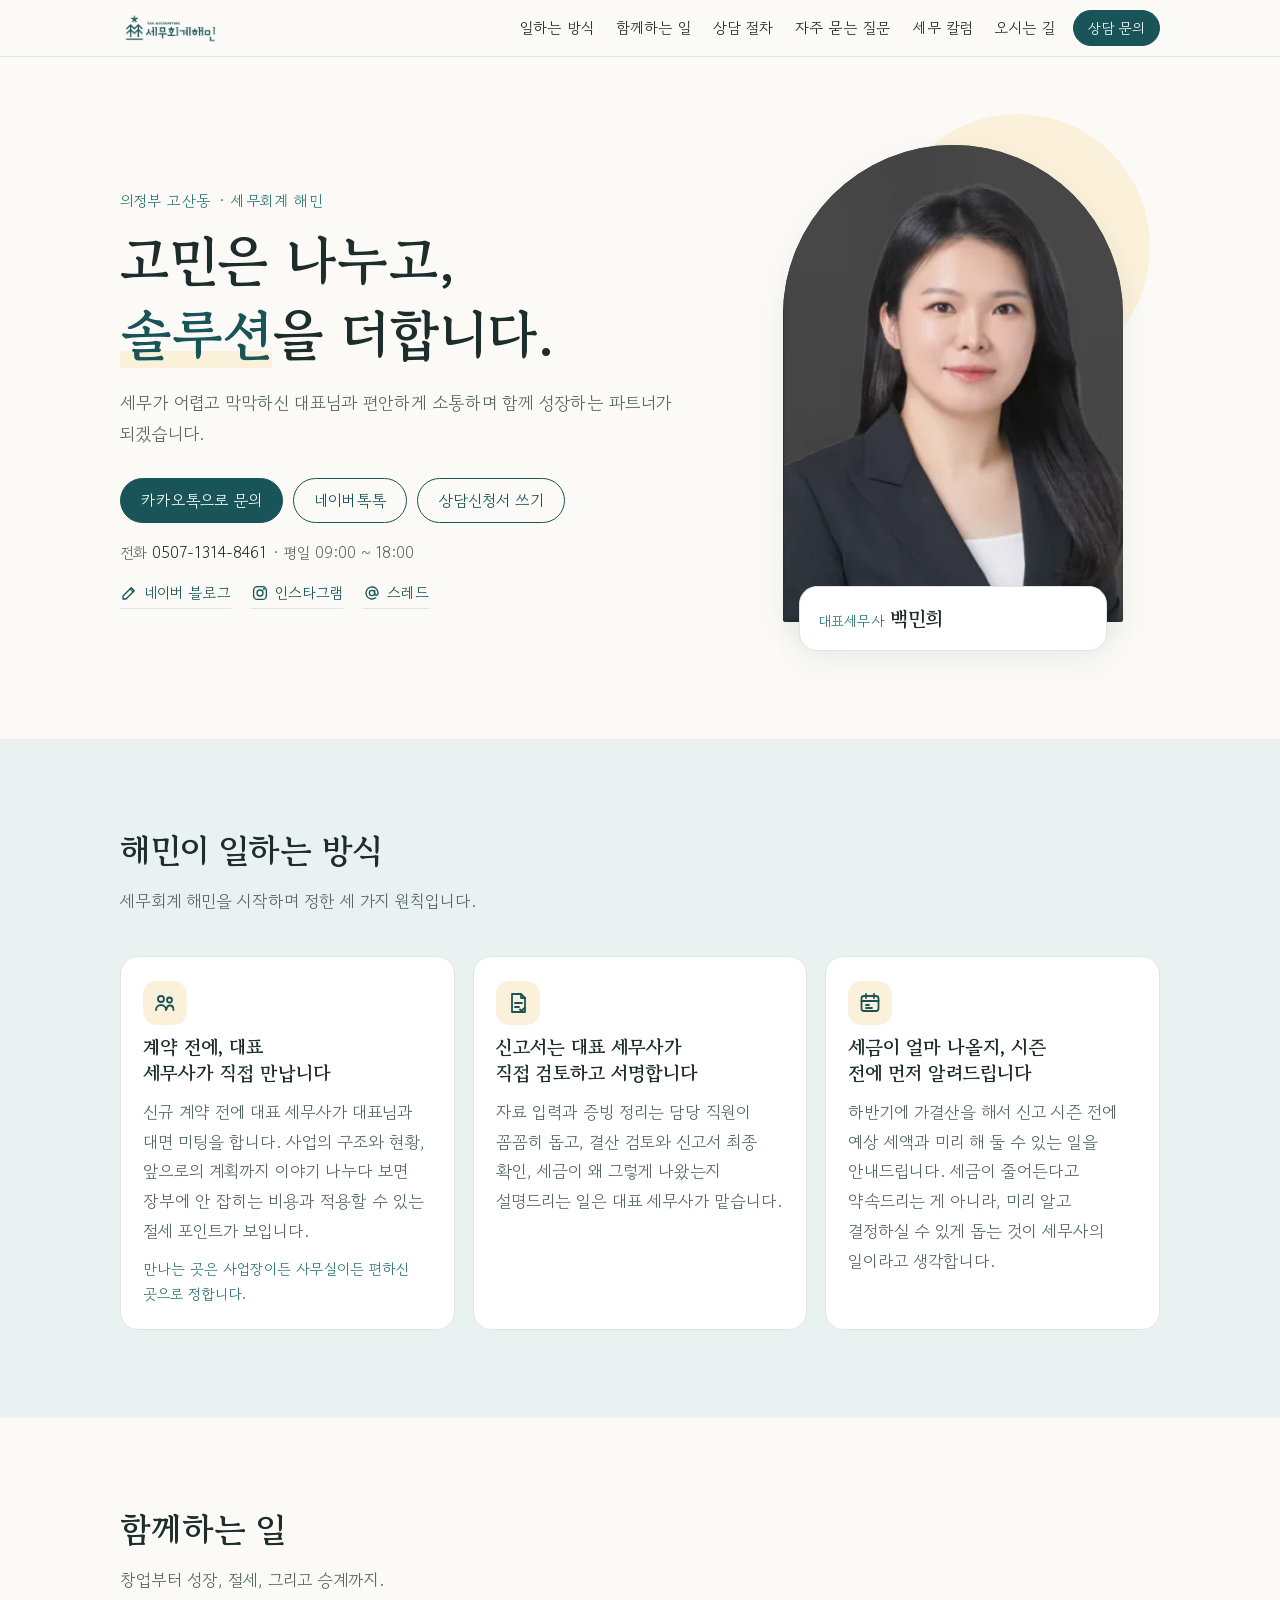
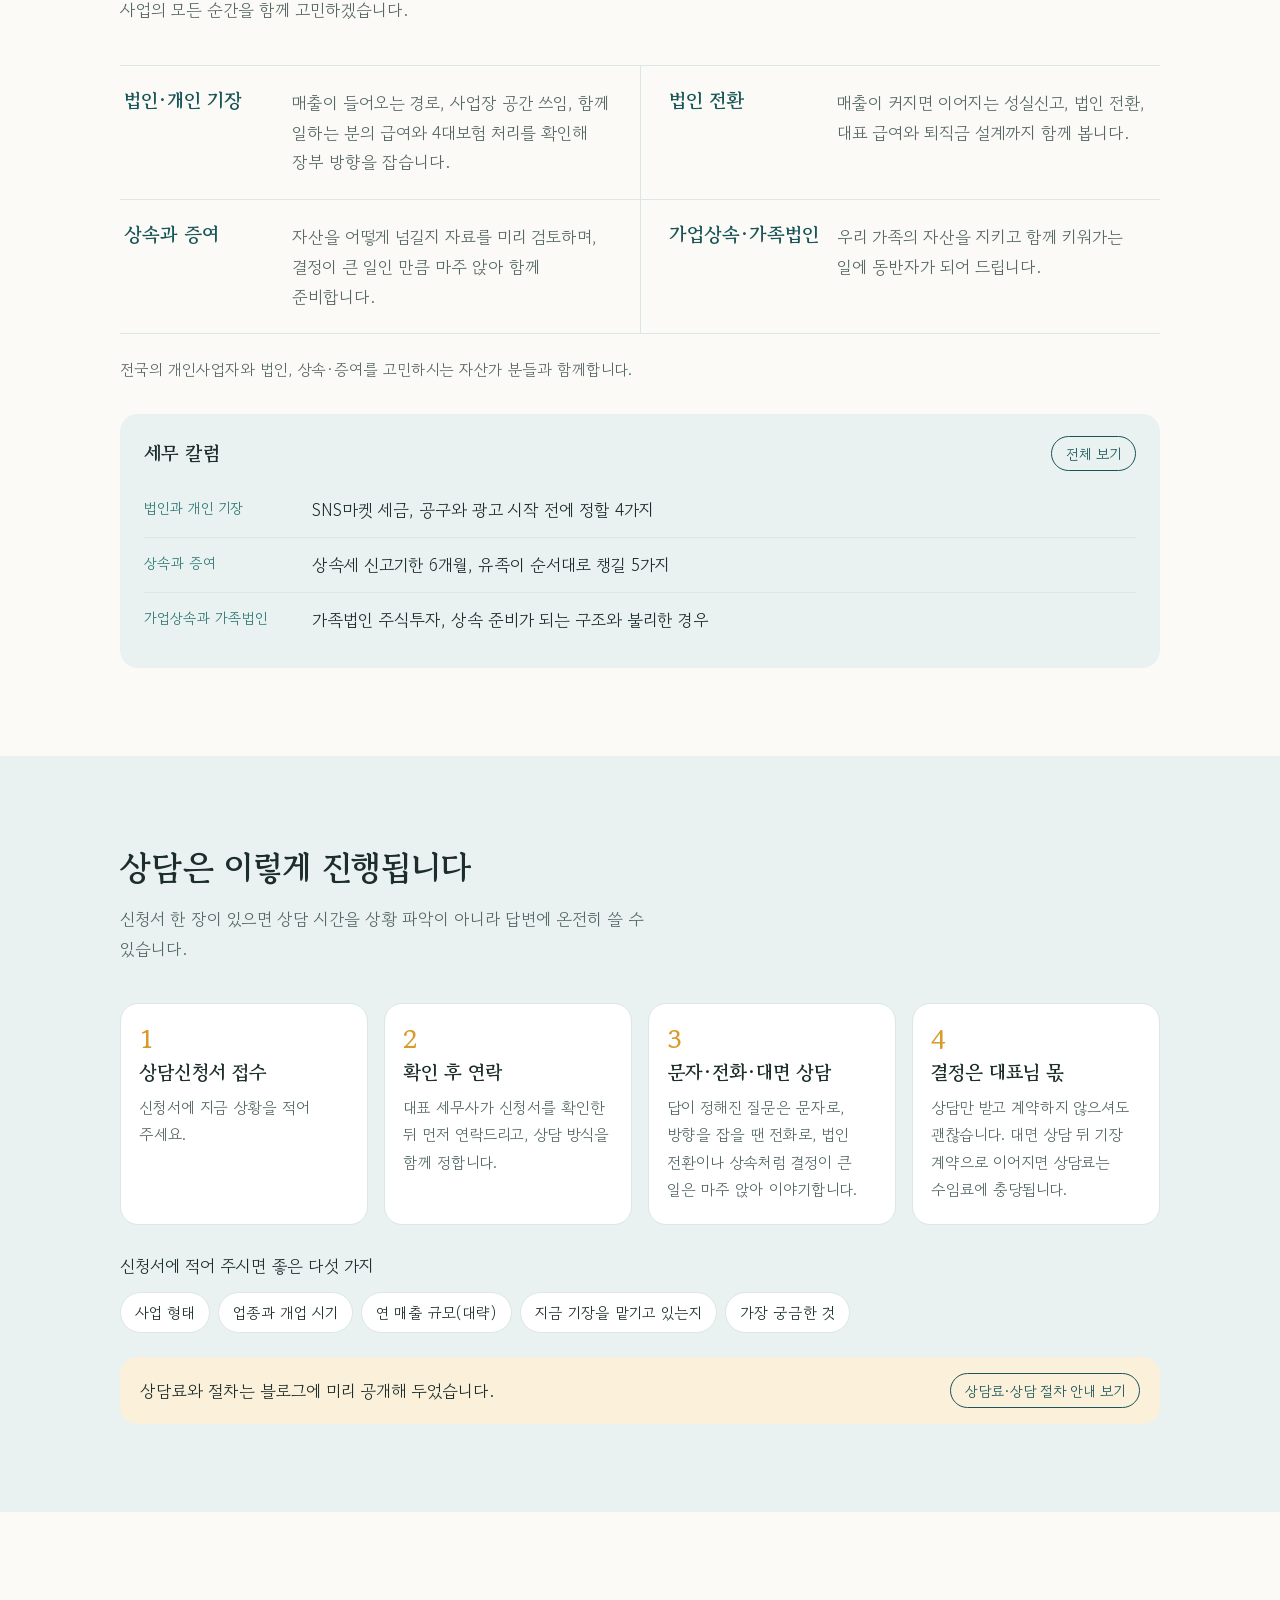
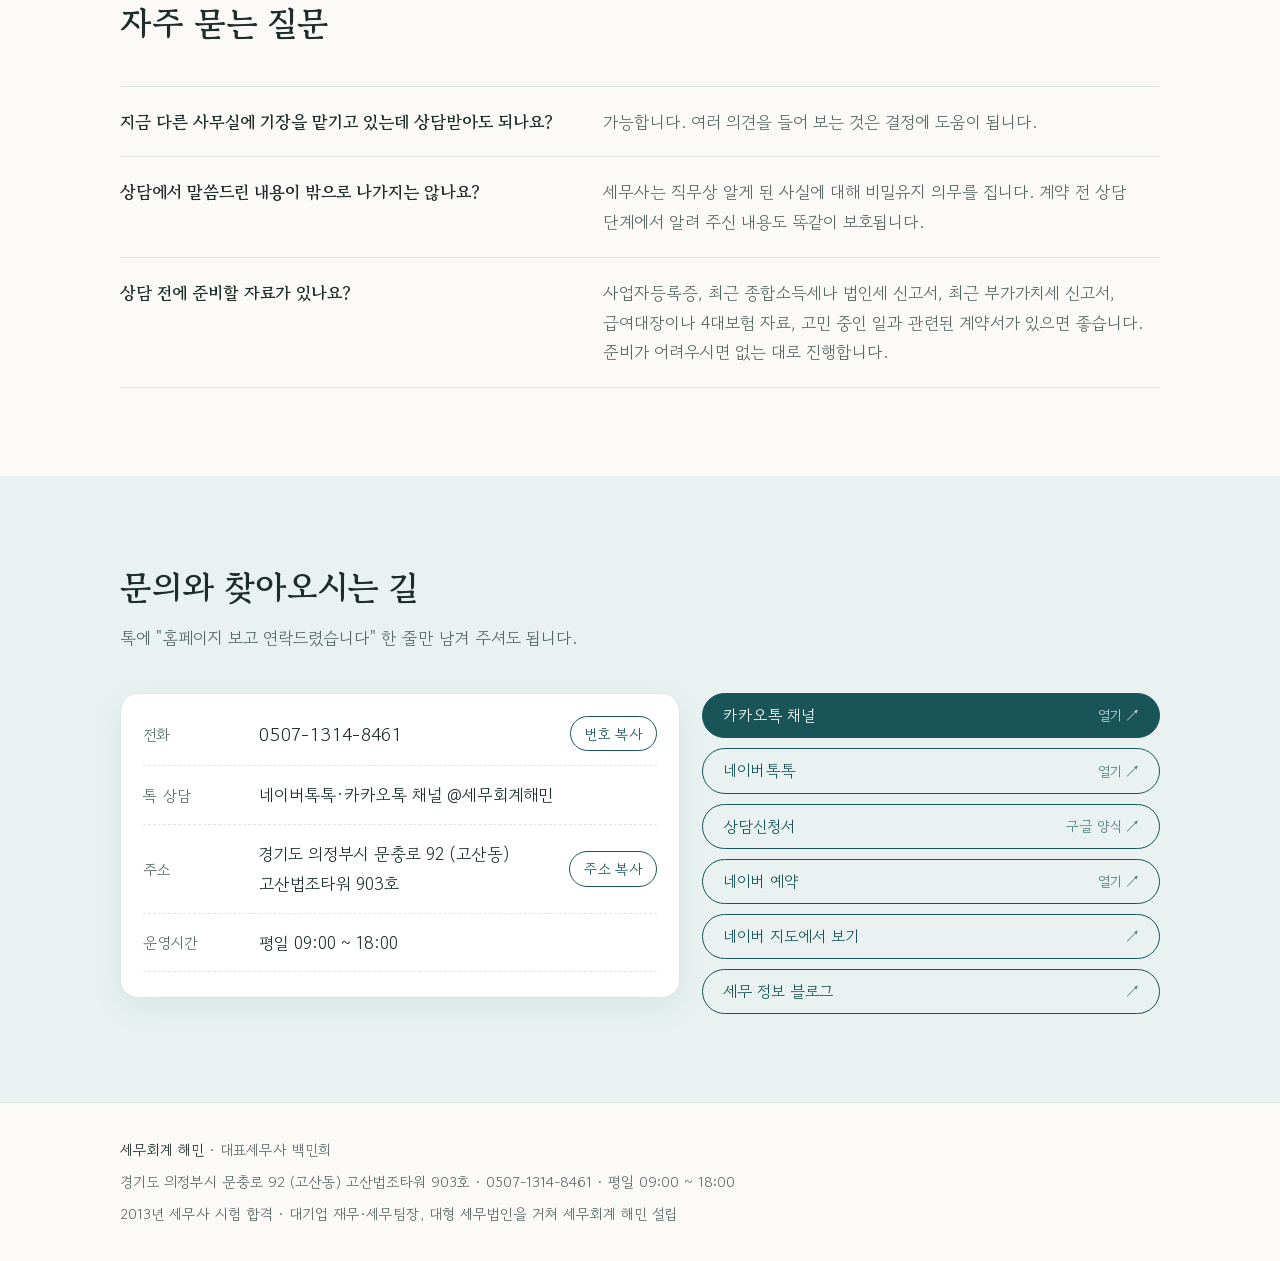
==== commit c49b22a2: "상단 메뉴바 추가, 칼럼 세무일정 분류 등록, 휴대폰 문의 버튼 넘침 수정 Co-Authored-By: Claude Opus 5.5 <noreply@anthropic.com>" ====
--- a/index.html
+++ b/index.html
@@ -115,6 +115,29 @@
 .btn:hover { transform: translateY(-1px); }
 .btn.small { padding: 8px 14px; font-size: 0.9rem; }
 
+/* 머리줄 메뉴: 컴퓨터에서는 로고와 상담 버튼 사이 한 줄, 좁은 화면에서는 둘째 줄을 옆으로 밀어 본다 */
+.site-nav { margin-left: auto; margin-right: 6px; min-width: 0; }
+.site-nav ul { display: flex; gap: 22px; list-style: none; margin: 0; padding: 0; }
+.site-nav a { display: block; padding: 8px 0 6px; color: var(--ink); text-decoration: none; font-size: 0.95rem; line-height: 1.3; white-space: nowrap; border-bottom: 2px solid transparent; }
+.site-nav a:hover { color: var(--teal); border-bottom-color: var(--line); }
+.site-nav a[aria-current] { color: var(--teal); border-bottom-color: var(--teal); }
+/* 메뉴로 이동했을 때 구역 제목이 위에 붙은 머리줄에 가려지지 않게 띄운다 */
+#how, #work, #flow, #faq, #contact { scroll-margin-top: calc(env(safe-area-inset-top, 0px) + 84px); }
+@media (prefers-reduced-motion: no-preference) { html { scroll-behavior: smooth; } }
+@media (max-width: 820px) {
+  .top .wrap { flex-wrap: wrap; row-gap: 0; padding-bottom: 0; }
+  .site-nav {
+    order: 3; flex: 1 0 100%; margin: 0; overflow-x: auto; scrollbar-width: none; -webkit-overflow-scrolling: touch;
+    margin-left: calc(-1 * max(16px, env(safe-area-inset-left, 0px)));
+    margin-right: calc(-1 * max(16px, env(safe-area-inset-right, 0px)));
+    -webkit-mask-image: linear-gradient(to right, #000 calc(100% - 36px), transparent);
+    mask-image: linear-gradient(to right, #000 calc(100% - 36px), transparent);
+  }
+  .site-nav::-webkit-scrollbar { display: none; }
+  .site-nav ul { width: max-content; gap: 20px; padding: 0 44px 0 max(16px, env(safe-area-inset-left, 0px)); }
+  #how, #work, #flow, #faq, #contact { scroll-margin-top: calc(env(safe-area-inset-top, 0px) + 110px); }
+}
+
 /* 첫 화면 */
 .hero .wrap { display: grid; grid-template-columns: 1.15fr 0.85fr; gap: clamp(28px, 5vw, 64px); align-items: center; }
 .hero-text { min-width: 0; }
@@ -167,8 +190,6 @@
 .service h3 { color: var(--teal); }
 .service p { color: var(--muted); min-width: 0; }
 .with-whom { margin-top: 22px; color: var(--muted); font-size: 0.98rem; }
-.column-nav { margin-left: auto; color: var(--teal); text-decoration: none; font-size: 0.95rem; white-space: nowrap; }
-.column-nav:hover { text-decoration: underline; }
 .column-latest { margin-top: 30px; padding: 22px 24px; border-radius: var(--radius); background: var(--tint); }
 .column-latest-head { display: flex; align-items: center; justify-content: space-between; gap: 12px; }
 .column-latest ul { list-style: none; margin: 12px 0 0; padding: 0; }
@@ -204,7 +225,7 @@
 .row .v.num { font-variant-numeric: tabular-nums; font-size: 1.15rem; letter-spacing: 0.02em; user-select: all; }
 .copy-status { font-size: 0.85rem; color: var(--teal-soft); min-height: 1.2em; }
 .links { display: grid; gap: 10px; }
-.links .btn { justify-content: space-between; width: 100%; }
+.links .btn { justify-content: space-between; width: 100%; box-sizing: border-box; }
 .links .btn span.sub { color: inherit; opacity: 0.75; font-size: 0.88rem; }
 
 footer { padding-block: 34px; border-top: 1px solid var(--line); color: var(--muted); font-size: 0.92rem; }
@@ -238,7 +259,7 @@
       <img class="logo-light" src="[data-uri]" alt="세무회계 해민 로고" width="180" height="62">
       <img class="logo-dark" src="[data-uri]" alt="세무회계 해민 로고" width="180" height="62">
     </a>
-    <a class="column-nav" href="https://hmintax.com/column/">세무 칼럼</a>
+    <nav class="site-nav" aria-label="홈페이지 메뉴"><ul><li><a href="#how">일하는 방식</a></li><li><a href="#work">함께하는 일</a></li><li><a href="#flow">상담 절차</a></li><li><a href="#faq">자주 묻는 질문</a></li><li><a href="https://hmintax.com/column/">세무 칼럼</a></li><li><a href="#contact">오시는 길</a></li></ul></nav>
     <a class="btn primary small" href="#contact">상담 문의</a>
   </div>
 </header>
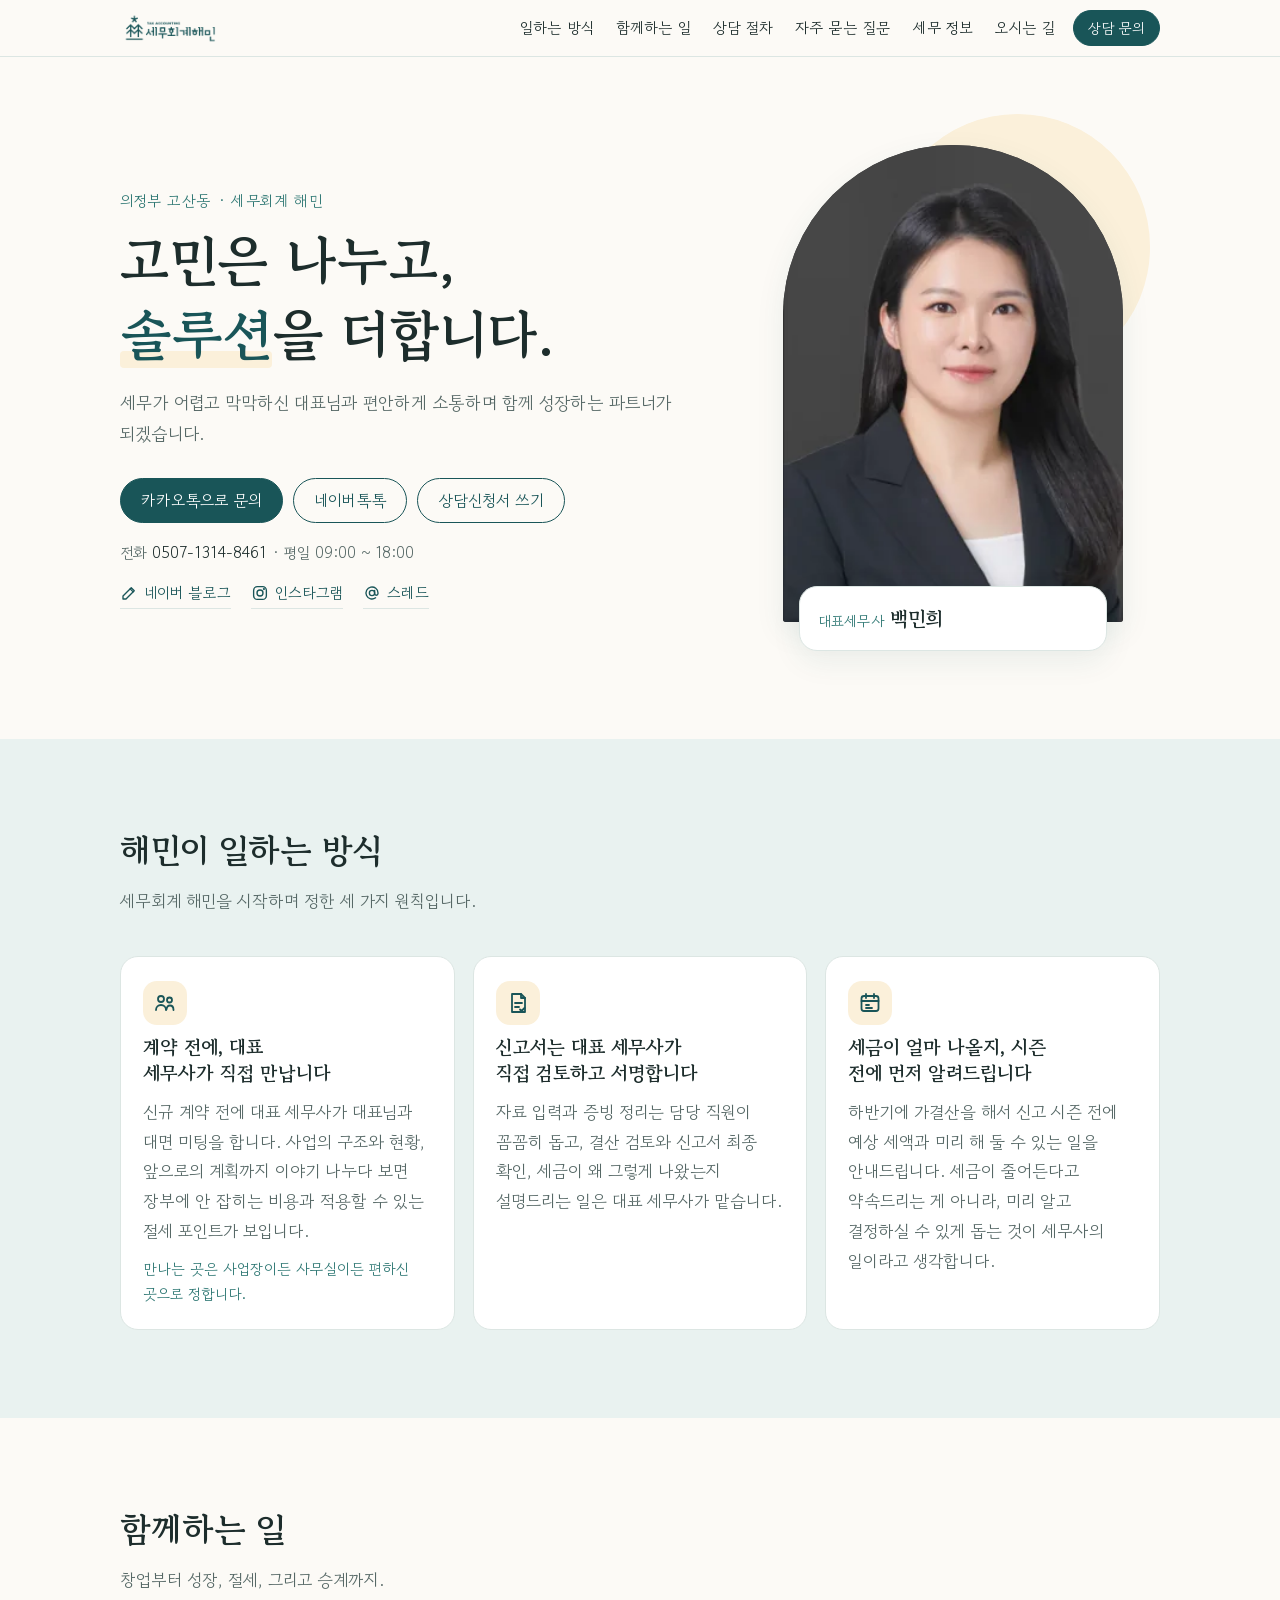
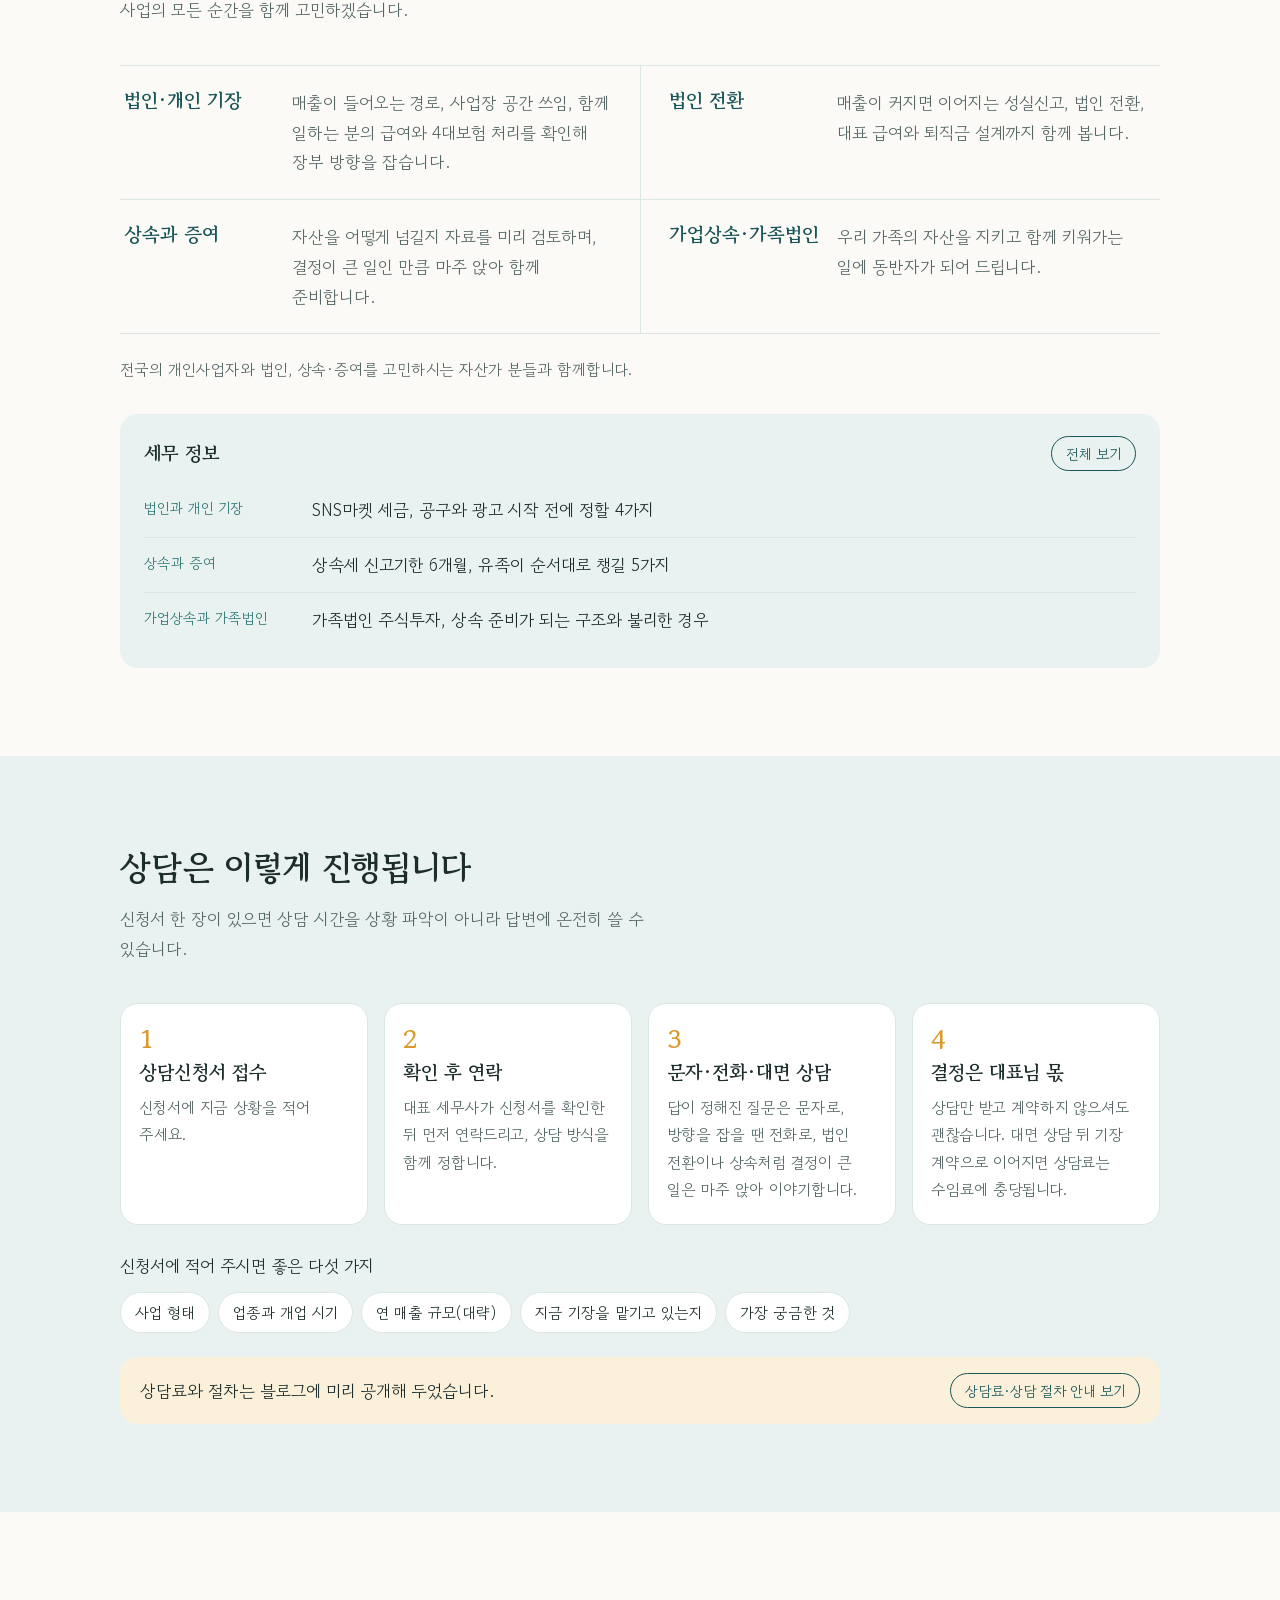
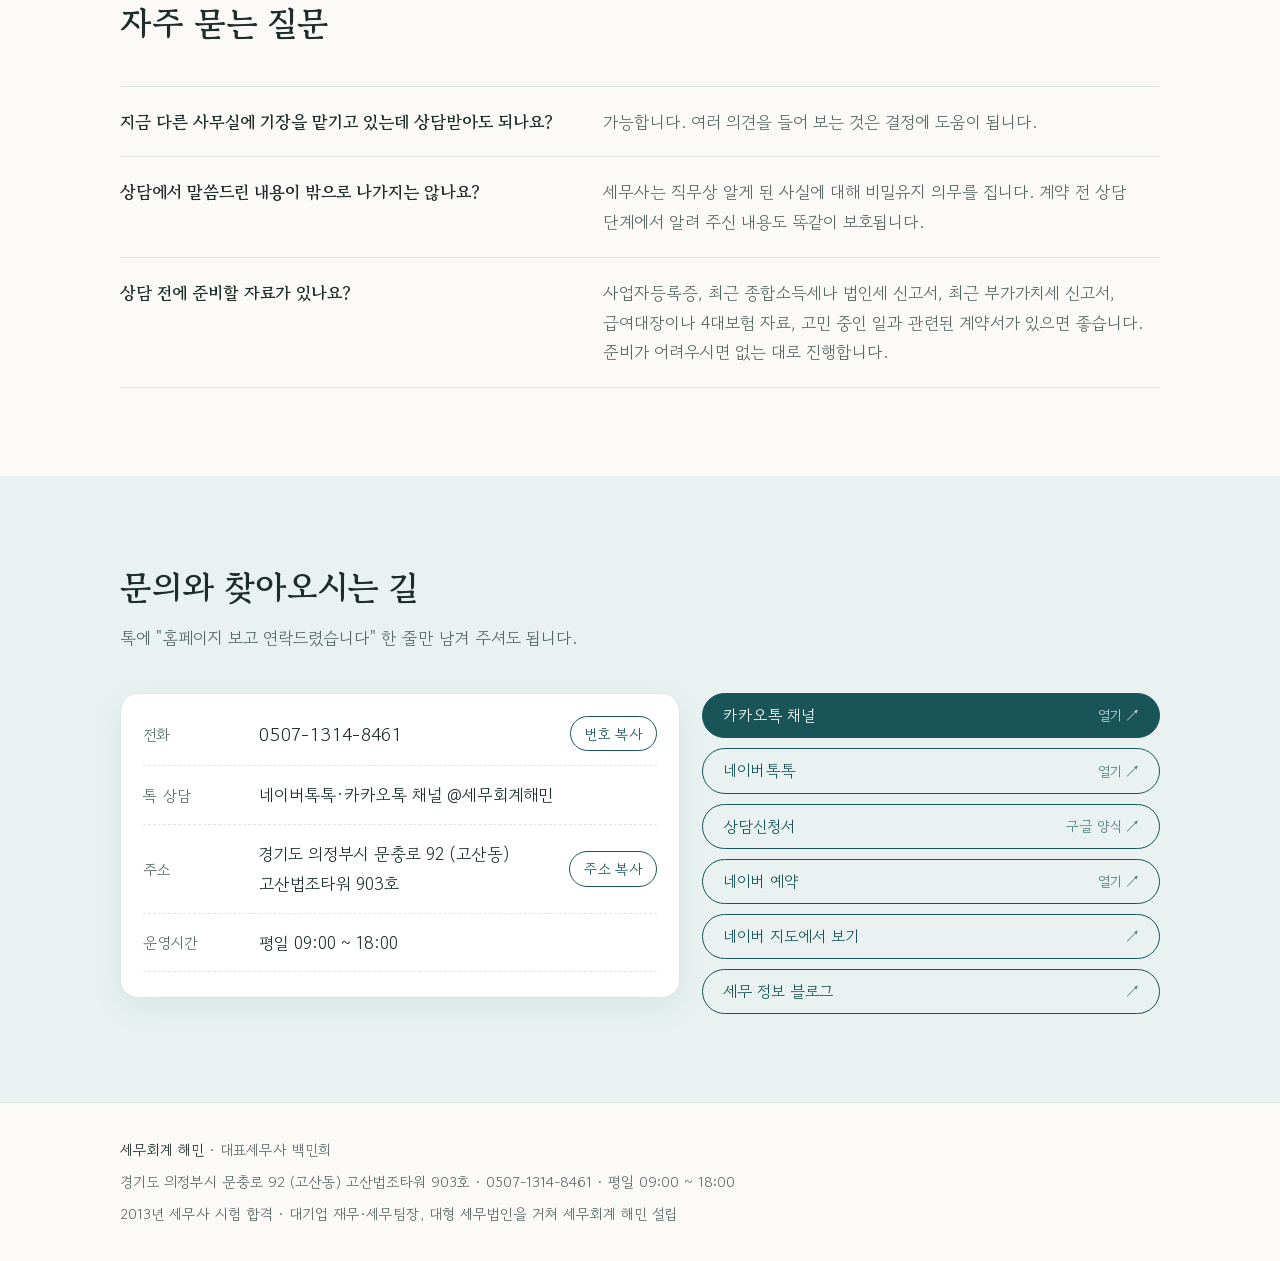
==== commit 12a66d46: "게시판 이름을 세무 칼럼에서 세무 정보로 변경 Co-Authored-By: Claude Opus 5.5 <noreply@anthropic.com>" ====
--- a/index.html
+++ b/index.html
@@ -259,7 +259,7 @@
       <img class="logo-light" src="[data-uri]" alt="세무회계 해민 로고" width="180" height="62">
       <img class="logo-dark" src="[data-uri]" alt="세무회계 해민 로고" width="180" height="62">
     </a>
-    <nav class="site-nav" aria-label="홈페이지 메뉴"><ul><li><a href="#how">일하는 방식</a></li><li><a href="#work">함께하는 일</a></li><li><a href="#flow">상담 절차</a></li><li><a href="#faq">자주 묻는 질문</a></li><li><a href="https://hmintax.com/column/">세무 칼럼</a></li><li><a href="#contact">오시는 길</a></li></ul></nav>
+    <nav class="site-nav" aria-label="홈페이지 메뉴"><ul><li><a href="#how">일하는 방식</a></li><li><a href="#work">함께하는 일</a></li><li><a href="#flow">상담 절차</a></li><li><a href="#faq">자주 묻는 질문</a></li><li><a href="https://hmintax.com/column/">세무 정보</a></li><li><a href="#contact">오시는 길</a></li></ul></nav>
     <a class="btn primary small" href="#contact">상담 문의</a>
   </div>
 </header>
@@ -332,7 +332,7 @@
         <div class="service"><h3>가업상속·가족법인</h3><p>우리 가족의 자산을 지키고 함께 키워가는 일에 동반자가 되어 드립니다.</p></div>
       </div>
       <p class="with-whom">전국의 개인사업자와 법인, 상속·증여를 고민하시는 자산가 분들과 함께합니다.</p>
-      <div class="column-latest"><div class="column-latest-head"><h3>세무 칼럼</h3><a class="btn ghost small" href="https://hmintax.com/column/">전체 보기</a></div><ul><li><a href="https://hmintax.com/column/sns-market-tax-setup/"><span class="cat">법인과 개인 기장</span><span class="t">SNS마켓 세금, 공구와 광고 시작 전에 정할 4가지</span></a></li><li><a href="https://hmintax.com/column/inheritance-tax-filing-deadline/"><span class="cat">상속과 증여</span><span class="t">상속세 신고기한 6개월, 유족이 순서대로 챙길 5가지</span></a></li><li><a href="https://hmintax.com/column/family-corporation-stock-investment/"><span class="cat">가업상속과 가족법인</span><span class="t">가족법인 주식투자, 상속 준비가 되는 구조와 불리한 경우</span></a></li></ul></div>
+      <div class="column-latest"><div class="column-latest-head"><h3>세무 정보</h3><a class="btn ghost small" href="https://hmintax.com/column/">전체 보기</a></div><ul><li><a href="https://hmintax.com/column/sns-market-tax-setup/"><span class="cat">법인과 개인 기장</span><span class="t">SNS마켓 세금, 공구와 광고 시작 전에 정할 4가지</span></a></li><li><a href="https://hmintax.com/column/inheritance-tax-filing-deadline/"><span class="cat">상속과 증여</span><span class="t">상속세 신고기한 6개월, 유족이 순서대로 챙길 5가지</span></a></li><li><a href="https://hmintax.com/column/family-corporation-stock-investment/"><span class="cat">가업상속과 가족법인</span><span class="t">가족법인 주식투자, 상속 준비가 되는 구조와 불리한 경우</span></a></li></ul></div>
     </div>
   </section>
 
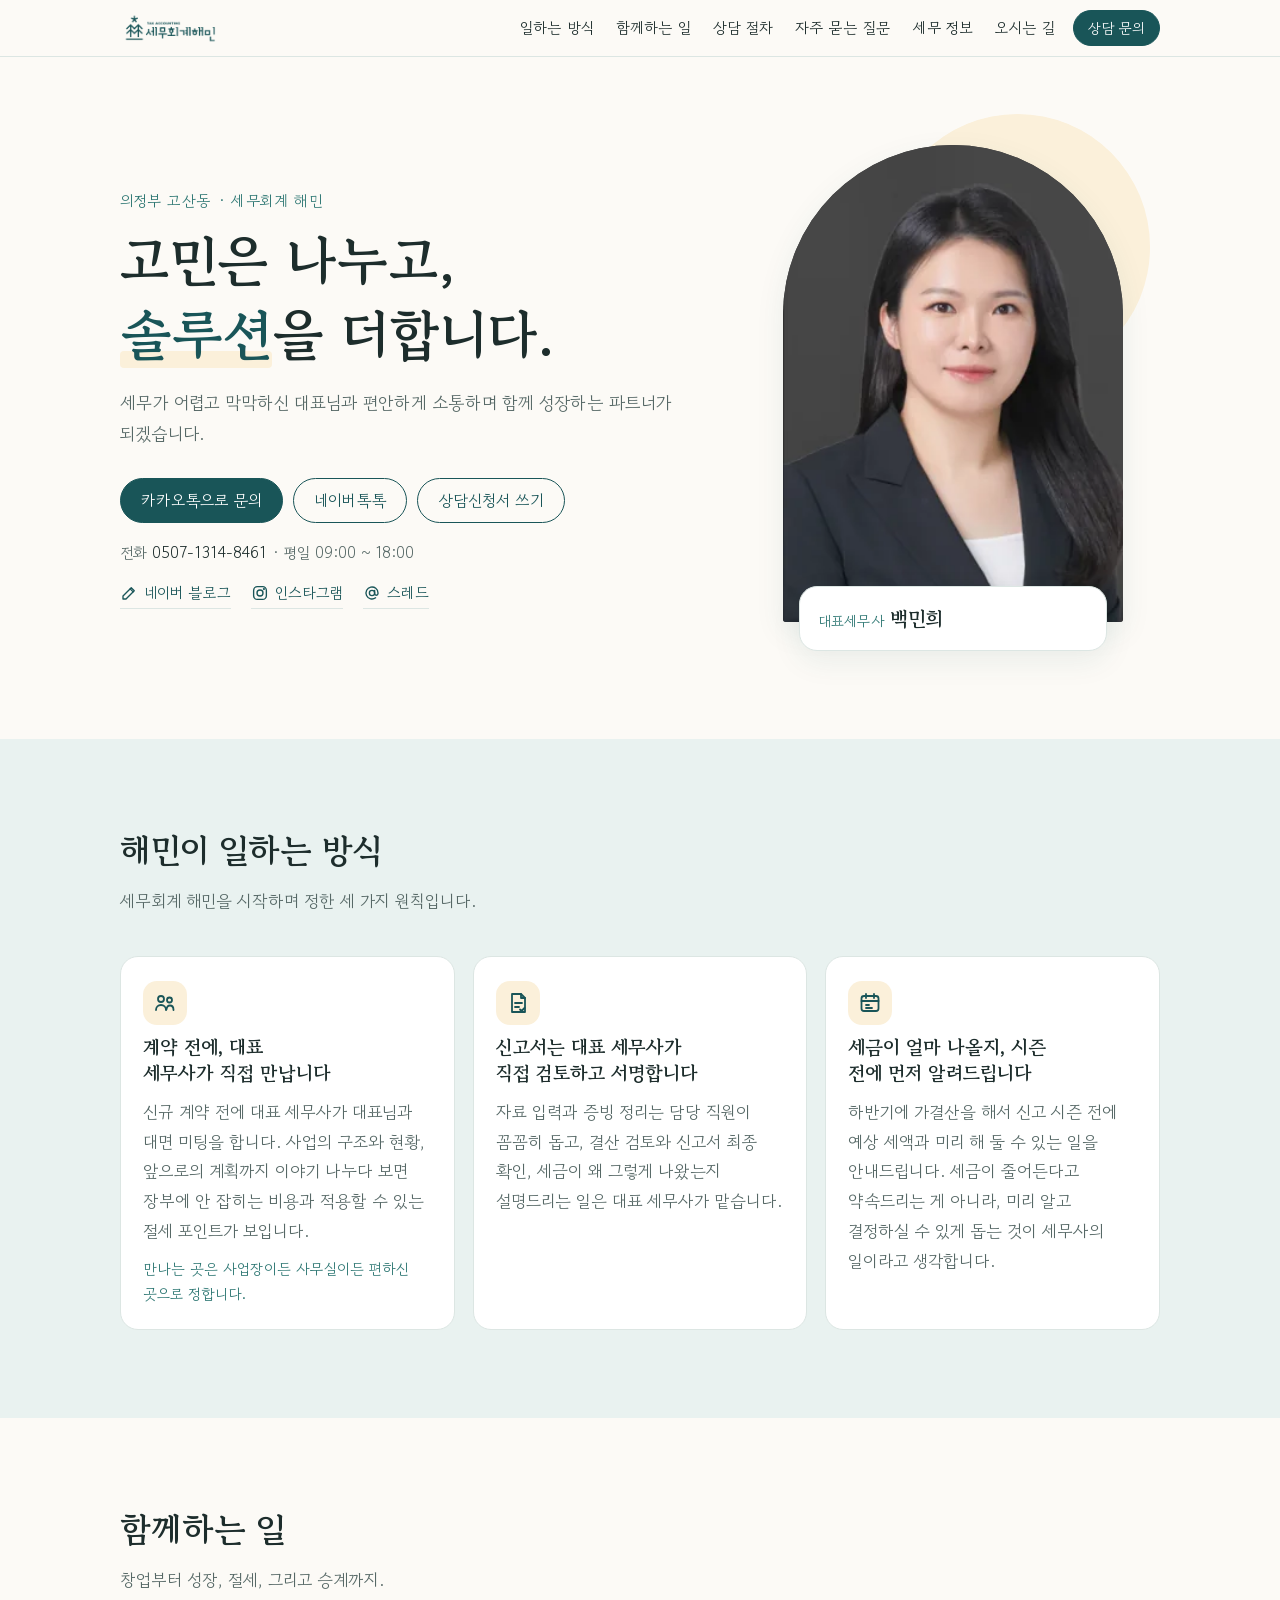
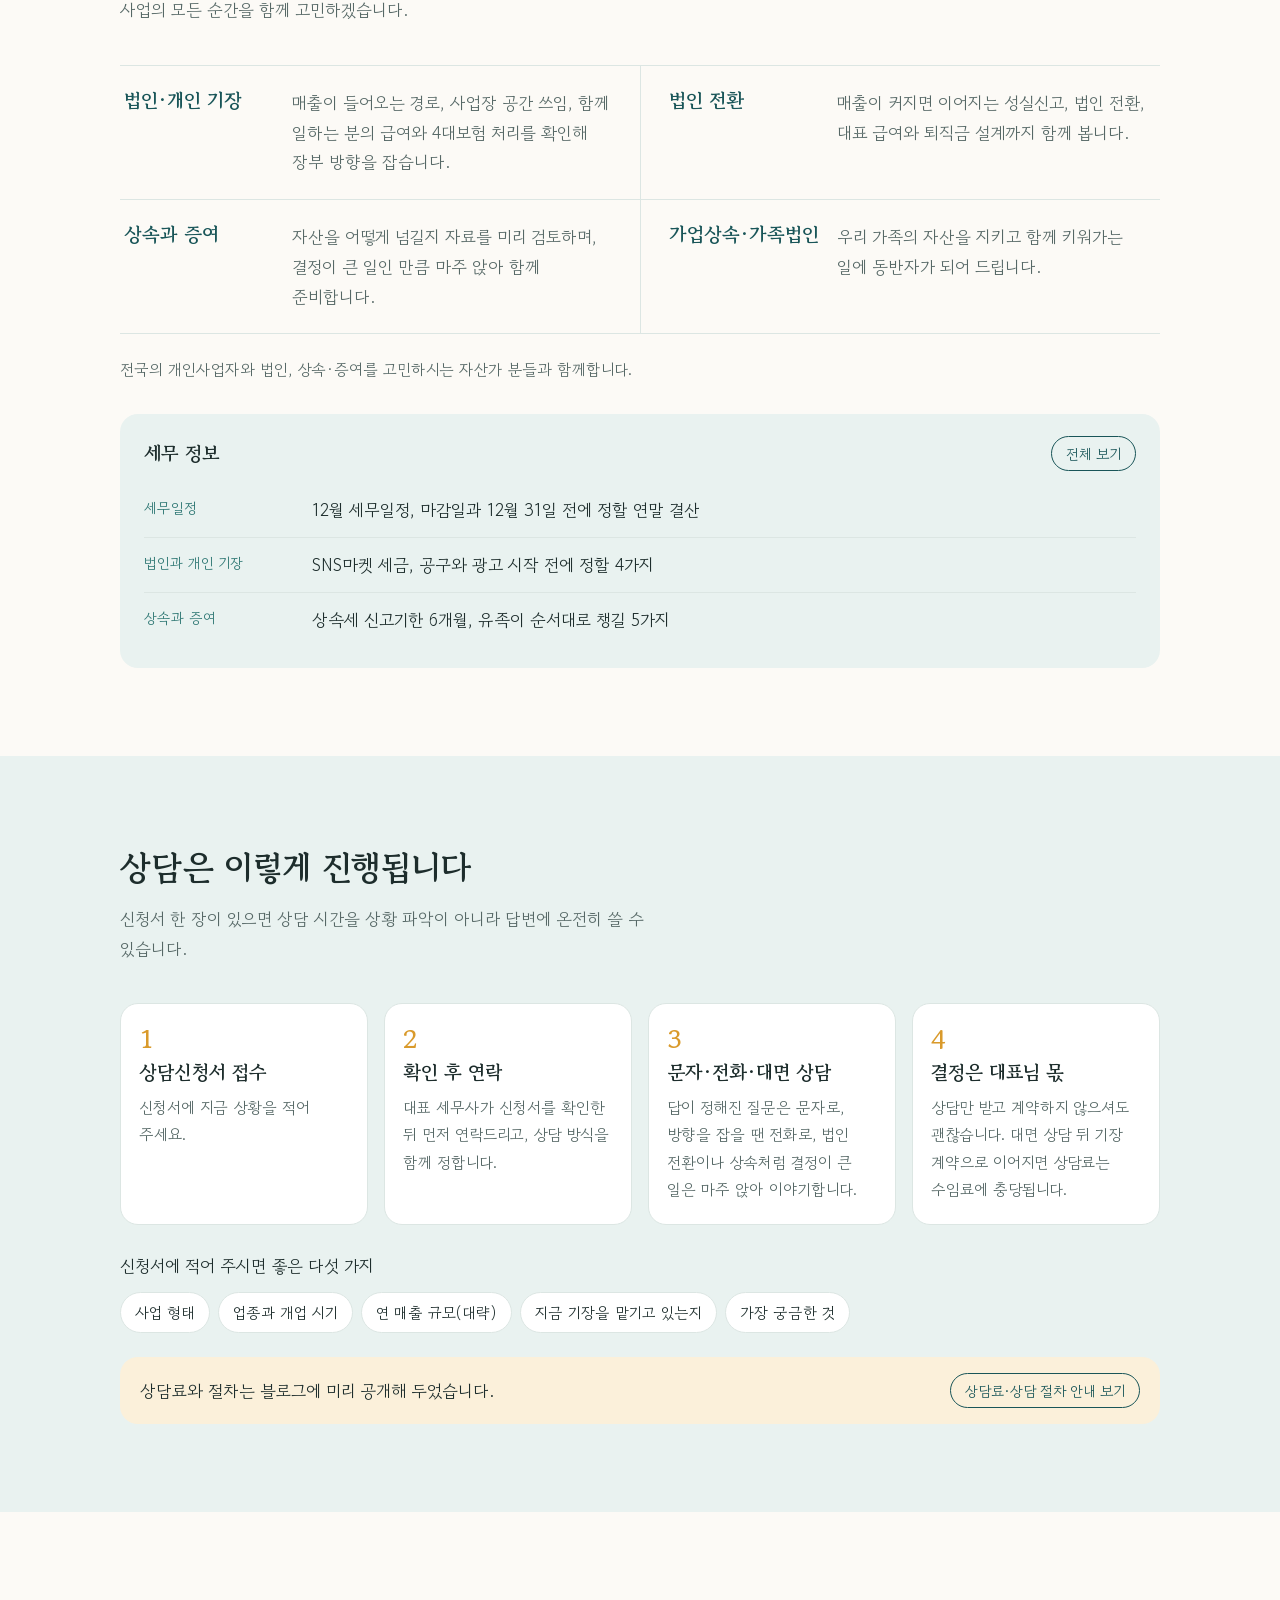
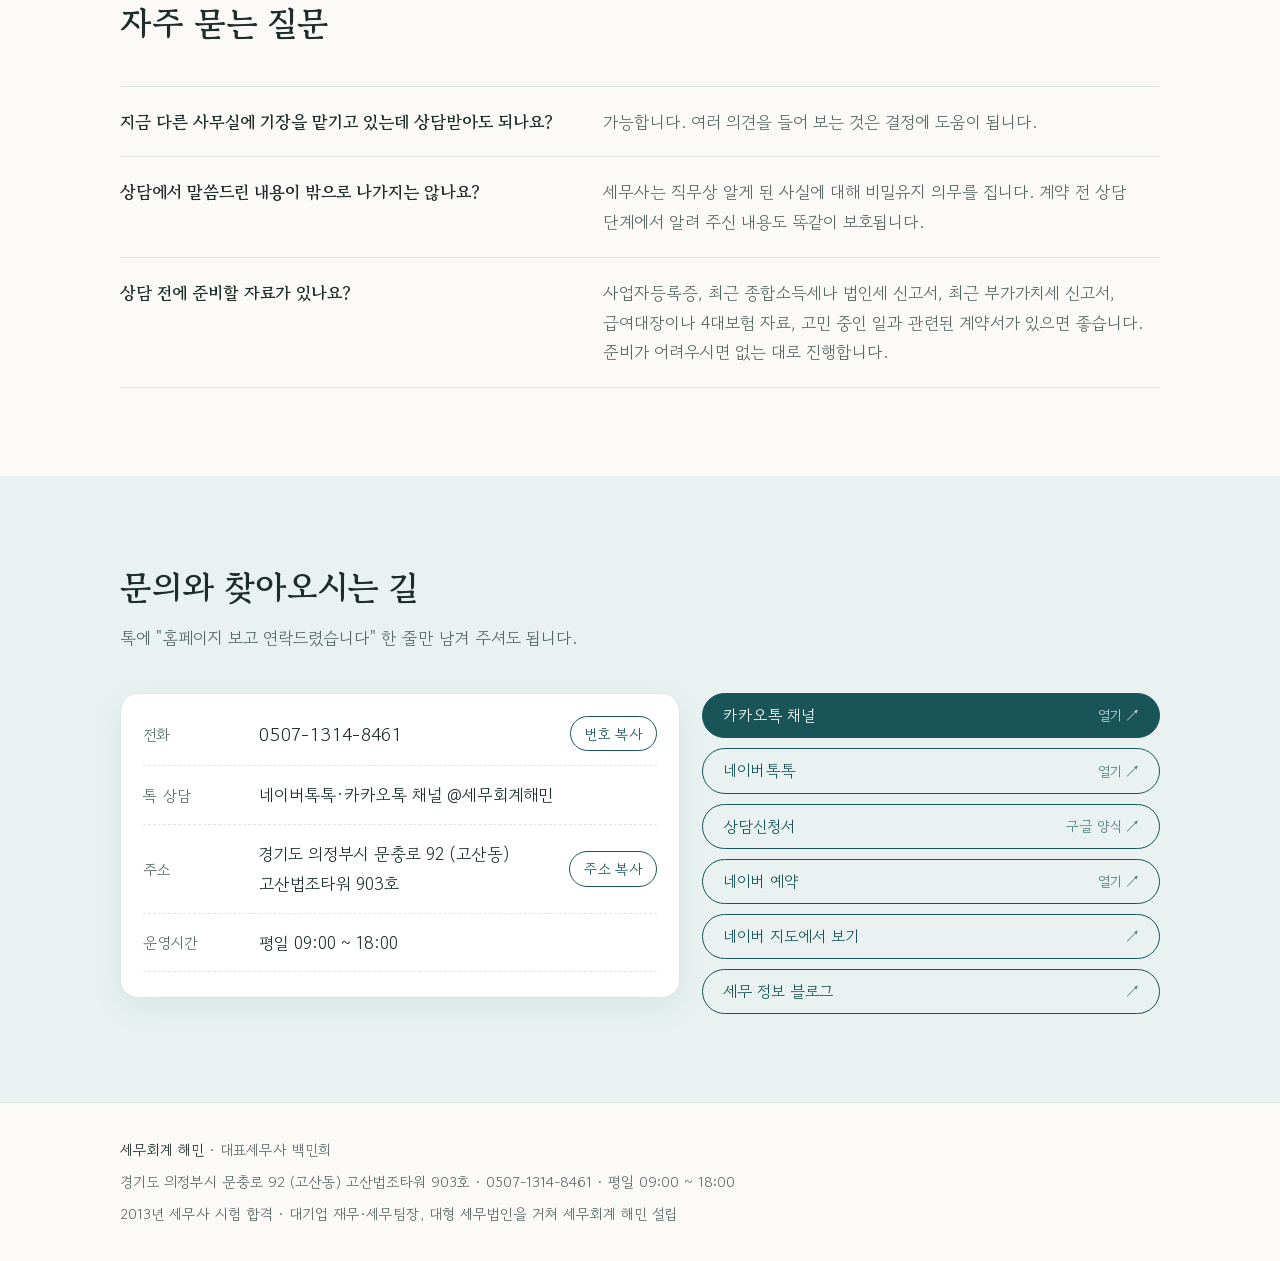
==== commit f5b5e3c1: "세무일정 분류 첫 글: 12월 세무일정, 마감일과 12월 31일 전에 정할 연말 결산 Co-Authored-By: Claude Opus 5.5 <noreply@anthropic.c" ====
--- a/index.html
+++ b/index.html
@@ -332,7 +332,7 @@
         <div class="service"><h3>가업상속·가족법인</h3><p>우리 가족의 자산을 지키고 함께 키워가는 일에 동반자가 되어 드립니다.</p></div>
       </div>
       <p class="with-whom">전국의 개인사업자와 법인, 상속·증여를 고민하시는 자산가 분들과 함께합니다.</p>
-      <div class="column-latest"><div class="column-latest-head"><h3>세무 정보</h3><a class="btn ghost small" href="https://hmintax.com/column/">전체 보기</a></div><ul><li><a href="https://hmintax.com/column/sns-market-tax-setup/"><span class="cat">법인과 개인 기장</span><span class="t">SNS마켓 세금, 공구와 광고 시작 전에 정할 4가지</span></a></li><li><a href="https://hmintax.com/column/inheritance-tax-filing-deadline/"><span class="cat">상속과 증여</span><span class="t">상속세 신고기한 6개월, 유족이 순서대로 챙길 5가지</span></a></li><li><a href="https://hmintax.com/column/family-corporation-stock-investment/"><span class="cat">가업상속과 가족법인</span><span class="t">가족법인 주식투자, 상속 준비가 되는 구조와 불리한 경우</span></a></li></ul></div>
+      <div class="column-latest"><div class="column-latest-head"><h3>세무 정보</h3><a class="btn ghost small" href="https://hmintax.com/column/">전체 보기</a></div><ul><li><a href="https://hmintax.com/column/december-tax-schedule-year-end-closing/"><span class="cat">세무일정</span><span class="t">12월 세무일정, 마감일과 12월 31일 전에 정할 연말 결산</span></a></li><li><a href="https://hmintax.com/column/sns-market-tax-setup/"><span class="cat">법인과 개인 기장</span><span class="t">SNS마켓 세금, 공구와 광고 시작 전에 정할 4가지</span></a></li><li><a href="https://hmintax.com/column/inheritance-tax-filing-deadline/"><span class="cat">상속과 증여</span><span class="t">상속세 신고기한 6개월, 유족이 순서대로 챙길 5가지</span></a></li></ul></div>
     </div>
   </section>
 
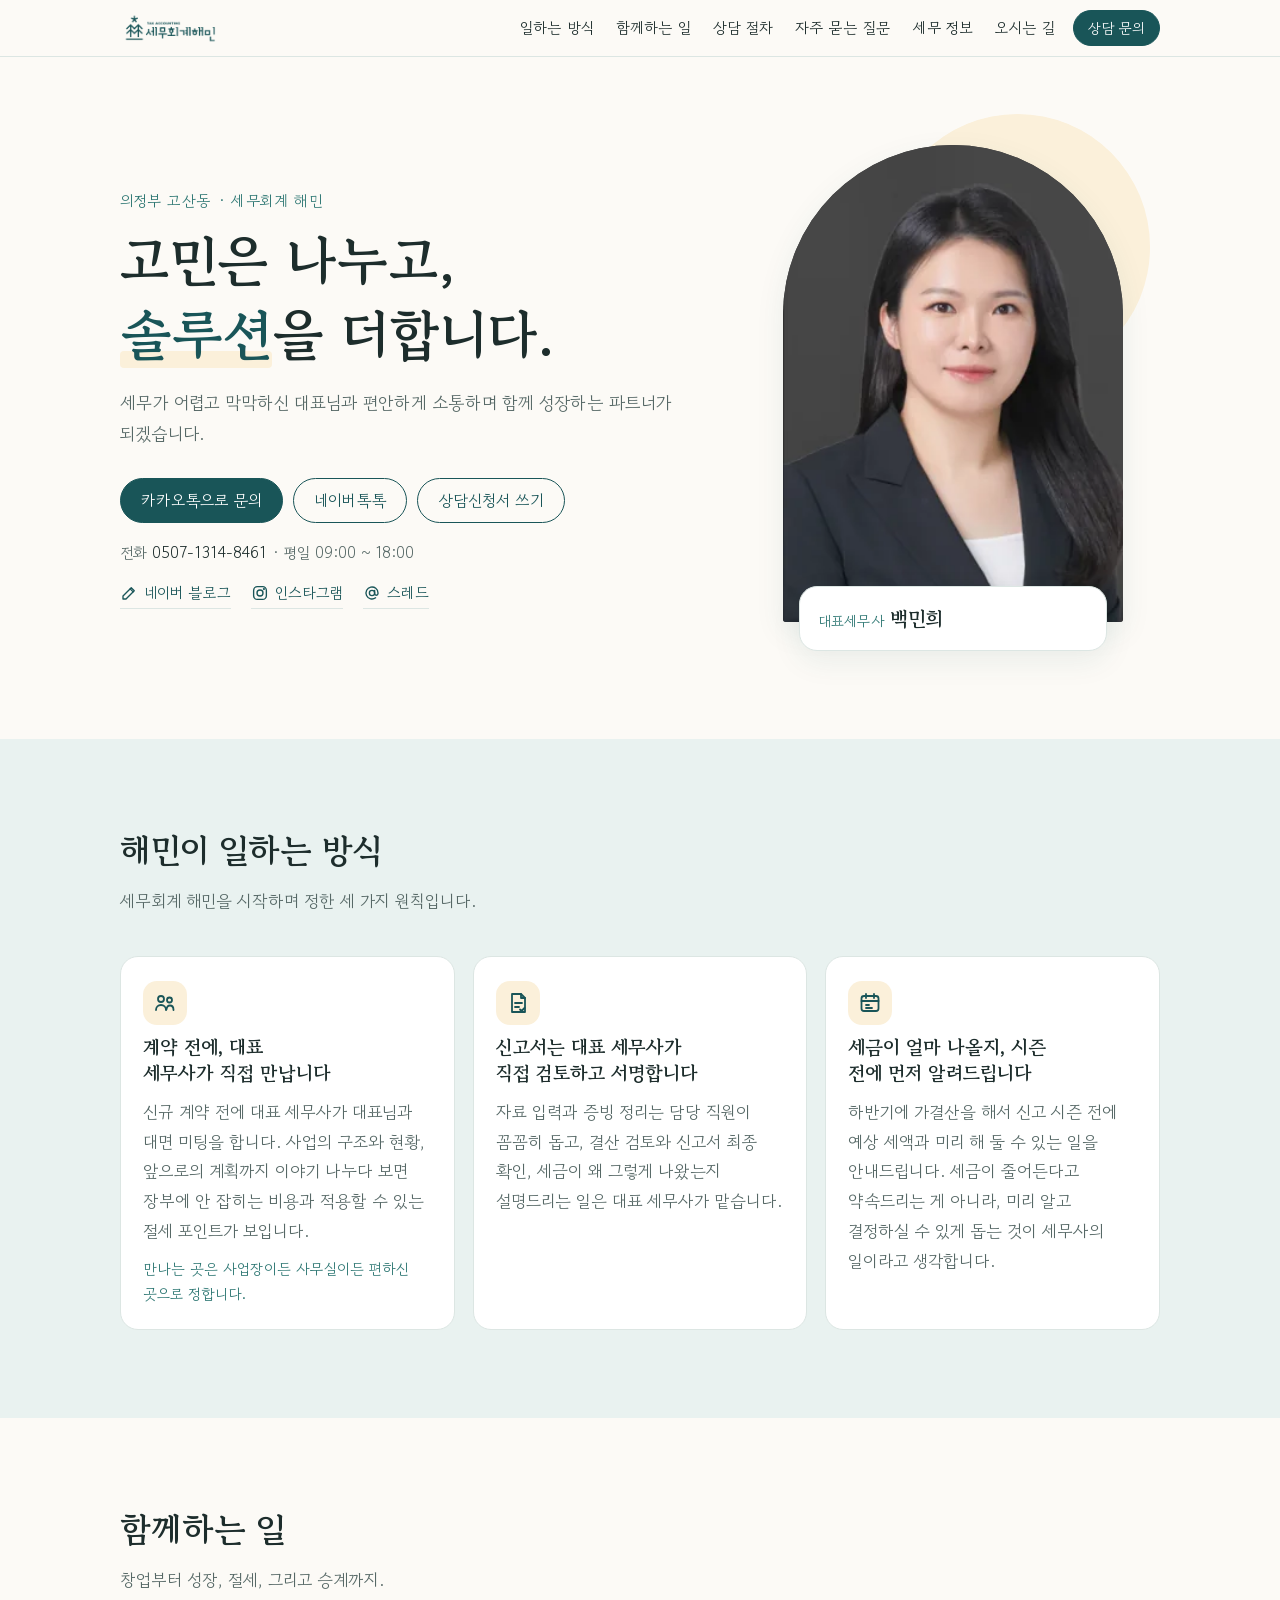
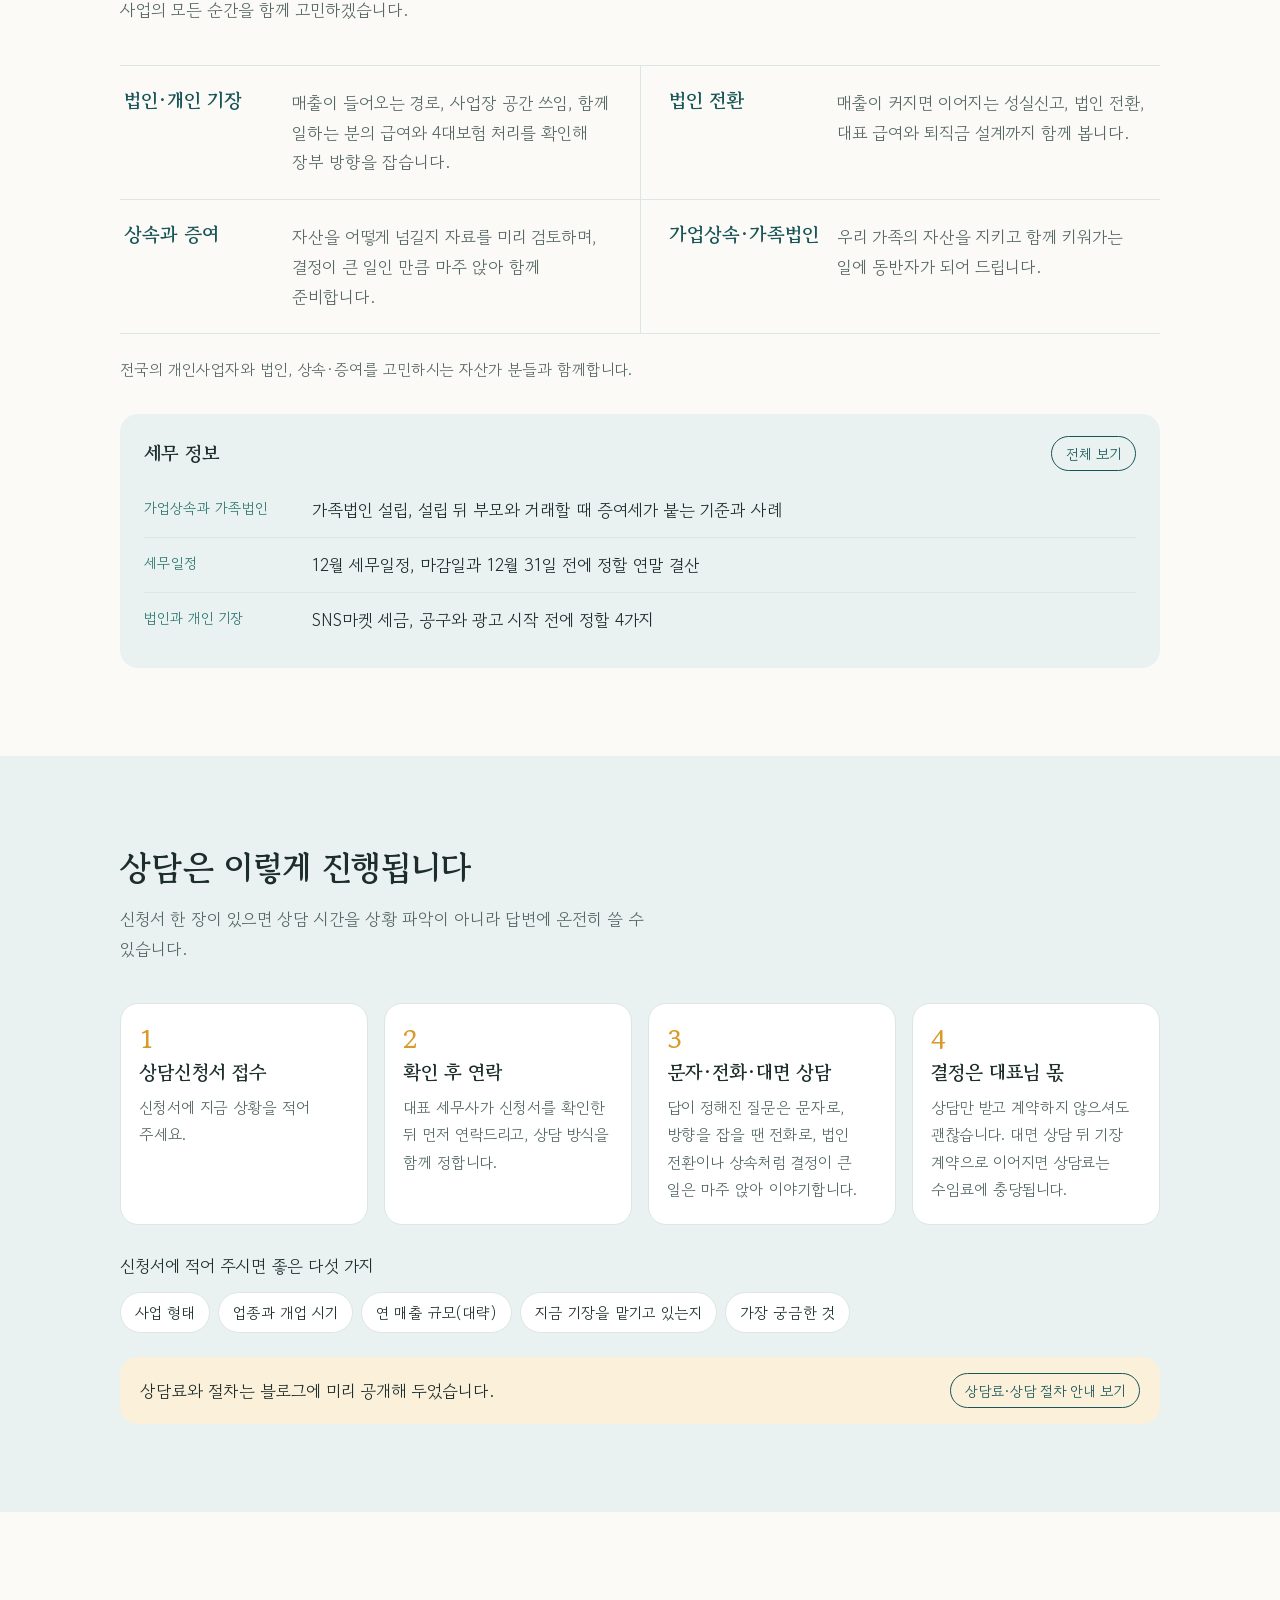
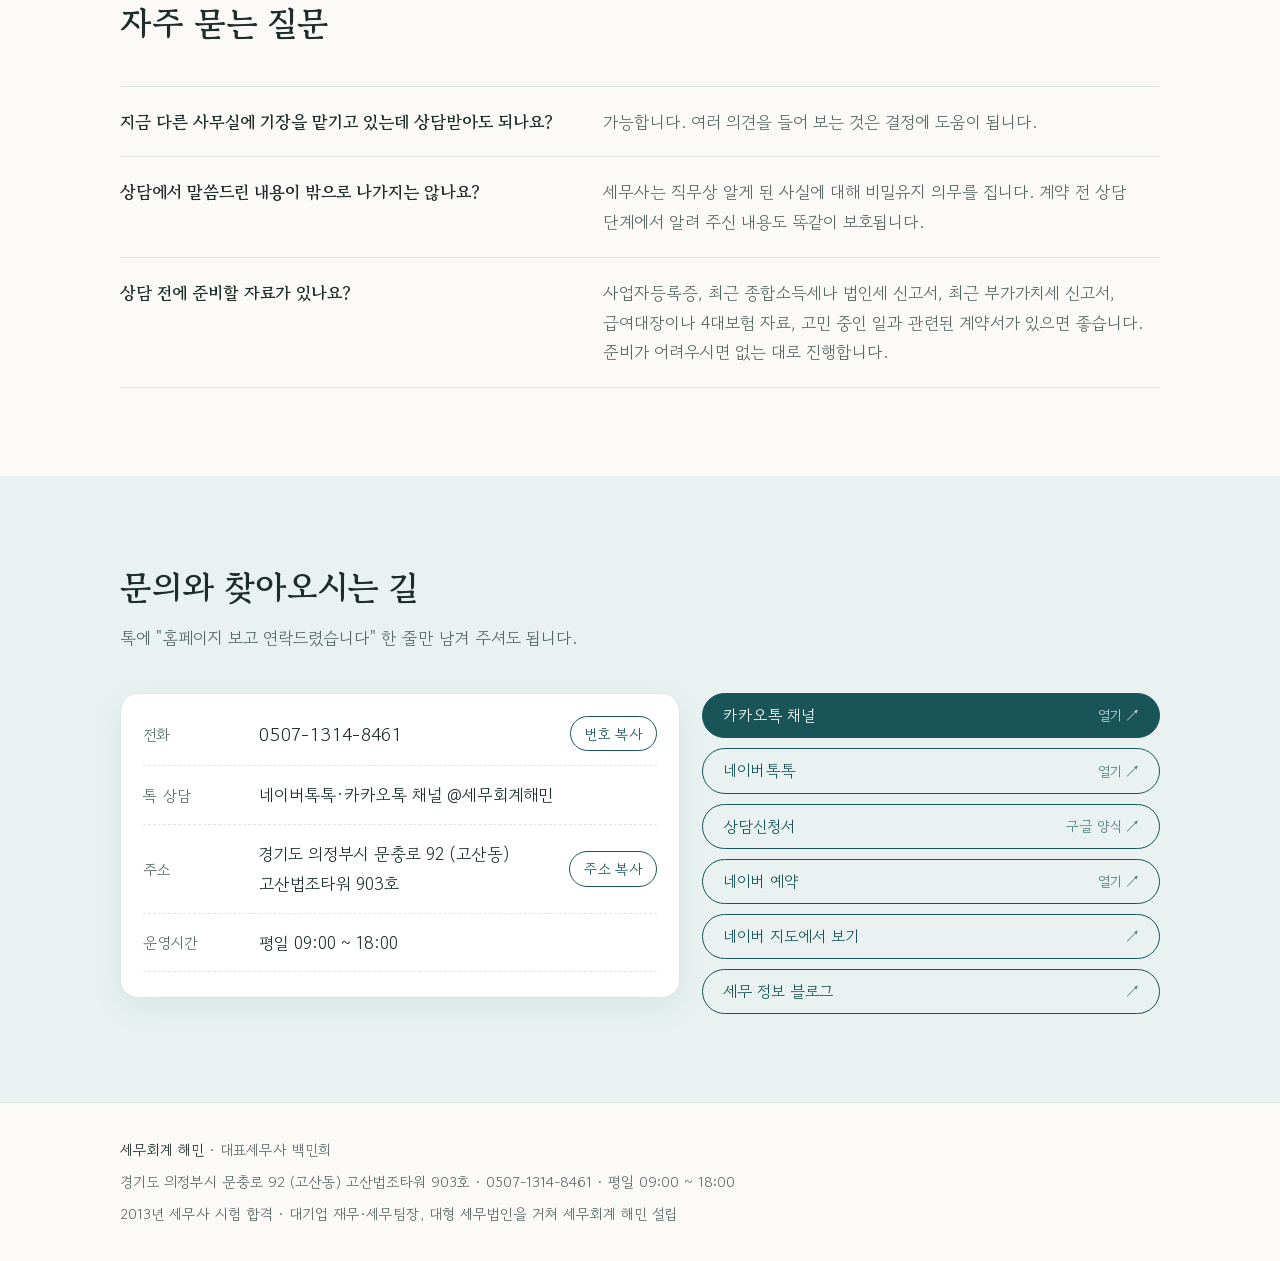
==== commit 5d051a54: "가족법인 칼럼 추가: 가족법인 설립, 설립 뒤 부모와 거래할 때 증여세가 붙는 기준과 사례 Co-Authored-By: Claude Opus 5.5 <noreply@anthropi" ====
--- a/index.html
+++ b/index.html
@@ -332,7 +332,7 @@
         <div class="service"><h3>가업상속·가족법인</h3><p>우리 가족의 자산을 지키고 함께 키워가는 일에 동반자가 되어 드립니다.</p></div>
       </div>
       <p class="with-whom">전국의 개인사업자와 법인, 상속·증여를 고민하시는 자산가 분들과 함께합니다.</p>
-      <div class="column-latest"><div class="column-latest-head"><h3>세무 정보</h3><a class="btn ghost small" href="https://hmintax.com/column/">전체 보기</a></div><ul><li><a href="https://hmintax.com/column/december-tax-schedule-year-end-closing/"><span class="cat">세무일정</span><span class="t">12월 세무일정, 마감일과 12월 31일 전에 정할 연말 결산</span></a></li><li><a href="https://hmintax.com/column/sns-market-tax-setup/"><span class="cat">법인과 개인 기장</span><span class="t">SNS마켓 세금, 공구와 광고 시작 전에 정할 4가지</span></a></li><li><a href="https://hmintax.com/column/inheritance-tax-filing-deadline/"><span class="cat">상속과 증여</span><span class="t">상속세 신고기한 6개월, 유족이 순서대로 챙길 5가지</span></a></li></ul></div>
+      <div class="column-latest"><div class="column-latest-head"><h3>세무 정보</h3><a class="btn ghost small" href="https://hmintax.com/column/">전체 보기</a></div><ul><li><a href="https://hmintax.com/column/family-corporation-setup-gift-tax-cases/"><span class="cat">가업상속과 가족법인</span><span class="t">가족법인 설립, 설립 뒤 부모와 거래할 때 증여세가 붙는 기준과 사례</span></a></li><li><a href="https://hmintax.com/column/december-tax-schedule-year-end-closing/"><span class="cat">세무일정</span><span class="t">12월 세무일정, 마감일과 12월 31일 전에 정할 연말 결산</span></a></li><li><a href="https://hmintax.com/column/sns-market-tax-setup/"><span class="cat">법인과 개인 기장</span><span class="t">SNS마켓 세금, 공구와 광고 시작 전에 정할 4가지</span></a></li></ul></div>
     </div>
   </section>
 
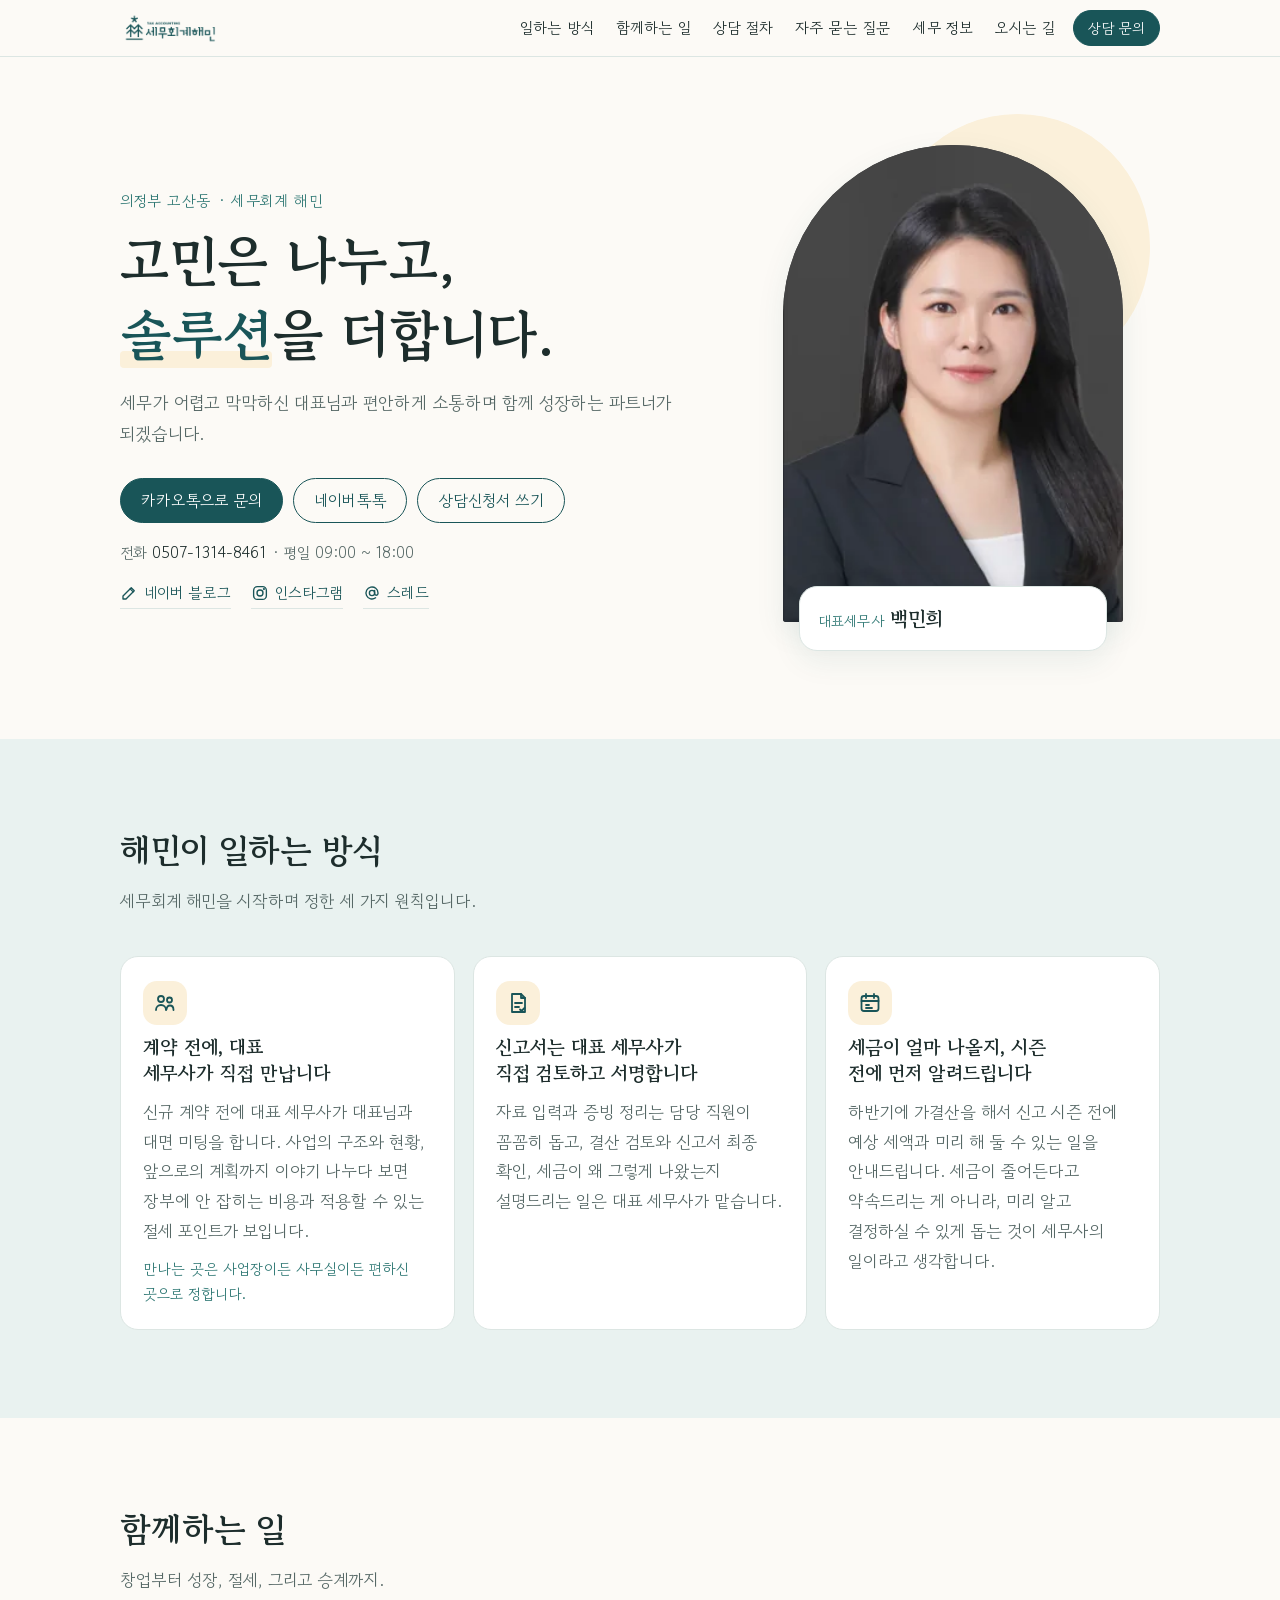
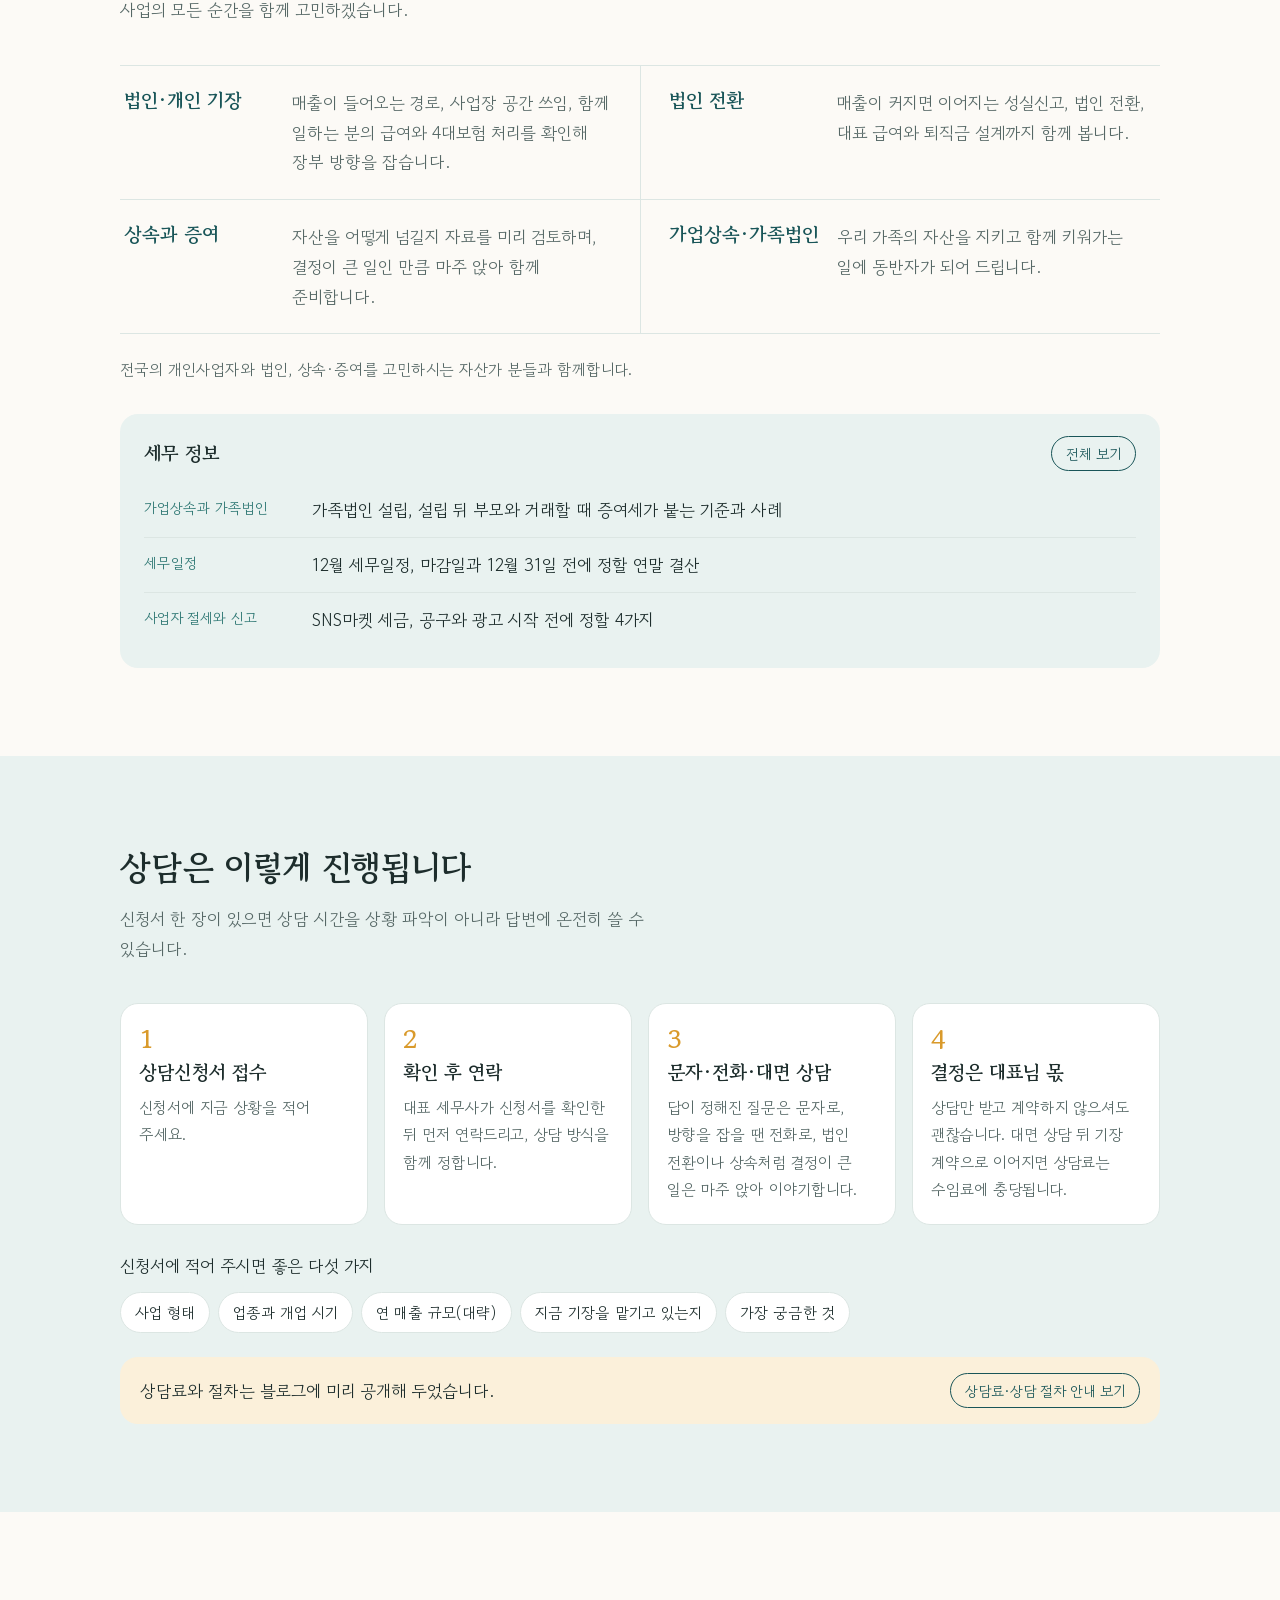
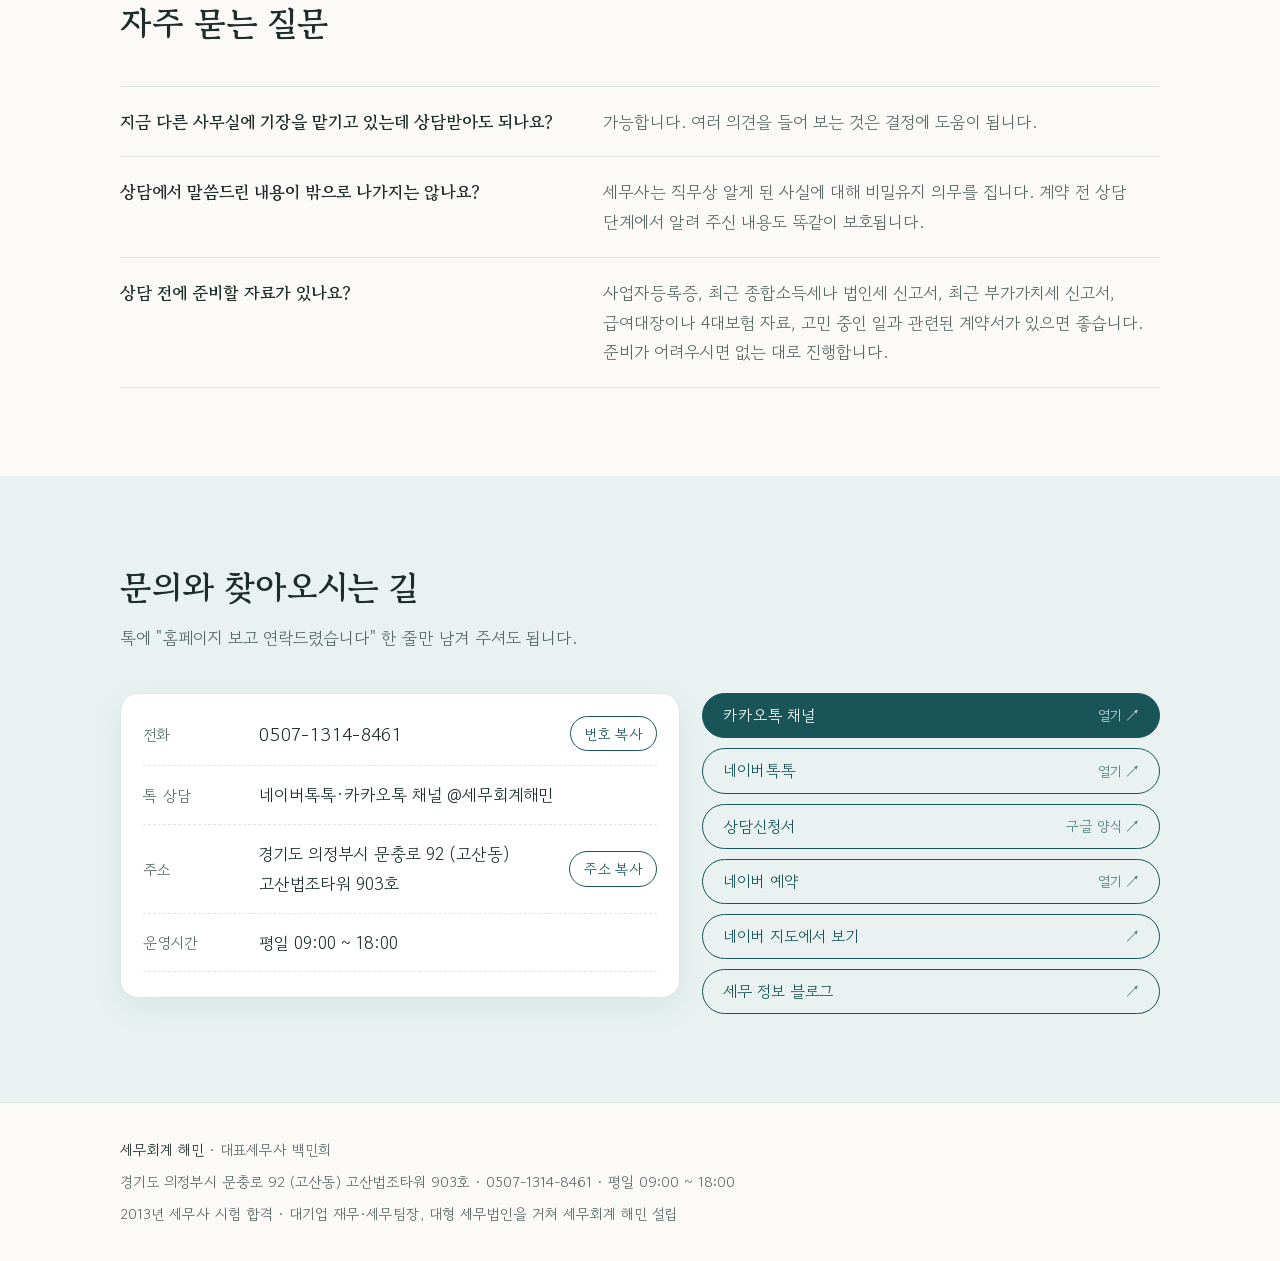
==== commit cebc3516: "칼럼 분류 이름 변경(법인과 개인 기장 → 사업자 절세와 신고), 12월 세무일정 칼럼 법인 대표 노란우산 문장 수정 Co-Authored-By: Claude Opus 5.5 <n" ====
--- a/index.html
+++ b/index.html
@@ -332,7 +332,7 @@
         <div class="service"><h3>가업상속·가족법인</h3><p>우리 가족의 자산을 지키고 함께 키워가는 일에 동반자가 되어 드립니다.</p></div>
       </div>
       <p class="with-whom">전국의 개인사업자와 법인, 상속·증여를 고민하시는 자산가 분들과 함께합니다.</p>
-      <div class="column-latest"><div class="column-latest-head"><h3>세무 정보</h3><a class="btn ghost small" href="https://hmintax.com/column/">전체 보기</a></div><ul><li><a href="https://hmintax.com/column/family-corporation-setup-gift-tax-cases/"><span class="cat">가업상속과 가족법인</span><span class="t">가족법인 설립, 설립 뒤 부모와 거래할 때 증여세가 붙는 기준과 사례</span></a></li><li><a href="https://hmintax.com/column/december-tax-schedule-year-end-closing/"><span class="cat">세무일정</span><span class="t">12월 세무일정, 마감일과 12월 31일 전에 정할 연말 결산</span></a></li><li><a href="https://hmintax.com/column/sns-market-tax-setup/"><span class="cat">법인과 개인 기장</span><span class="t">SNS마켓 세금, 공구와 광고 시작 전에 정할 4가지</span></a></li></ul></div>
+      <div class="column-latest"><div class="column-latest-head"><h3>세무 정보</h3><a class="btn ghost small" href="https://hmintax.com/column/">전체 보기</a></div><ul><li><a href="https://hmintax.com/column/family-corporation-setup-gift-tax-cases/"><span class="cat">가업상속과 가족법인</span><span class="t">가족법인 설립, 설립 뒤 부모와 거래할 때 증여세가 붙는 기준과 사례</span></a></li><li><a href="https://hmintax.com/column/december-tax-schedule-year-end-closing/"><span class="cat">세무일정</span><span class="t">12월 세무일정, 마감일과 12월 31일 전에 정할 연말 결산</span></a></li><li><a href="https://hmintax.com/column/sns-market-tax-setup/"><span class="cat">사업자 절세와 신고</span><span class="t">SNS마켓 세금, 공구와 광고 시작 전에 정할 4가지</span></a></li></ul></div>
     </div>
   </section>
 
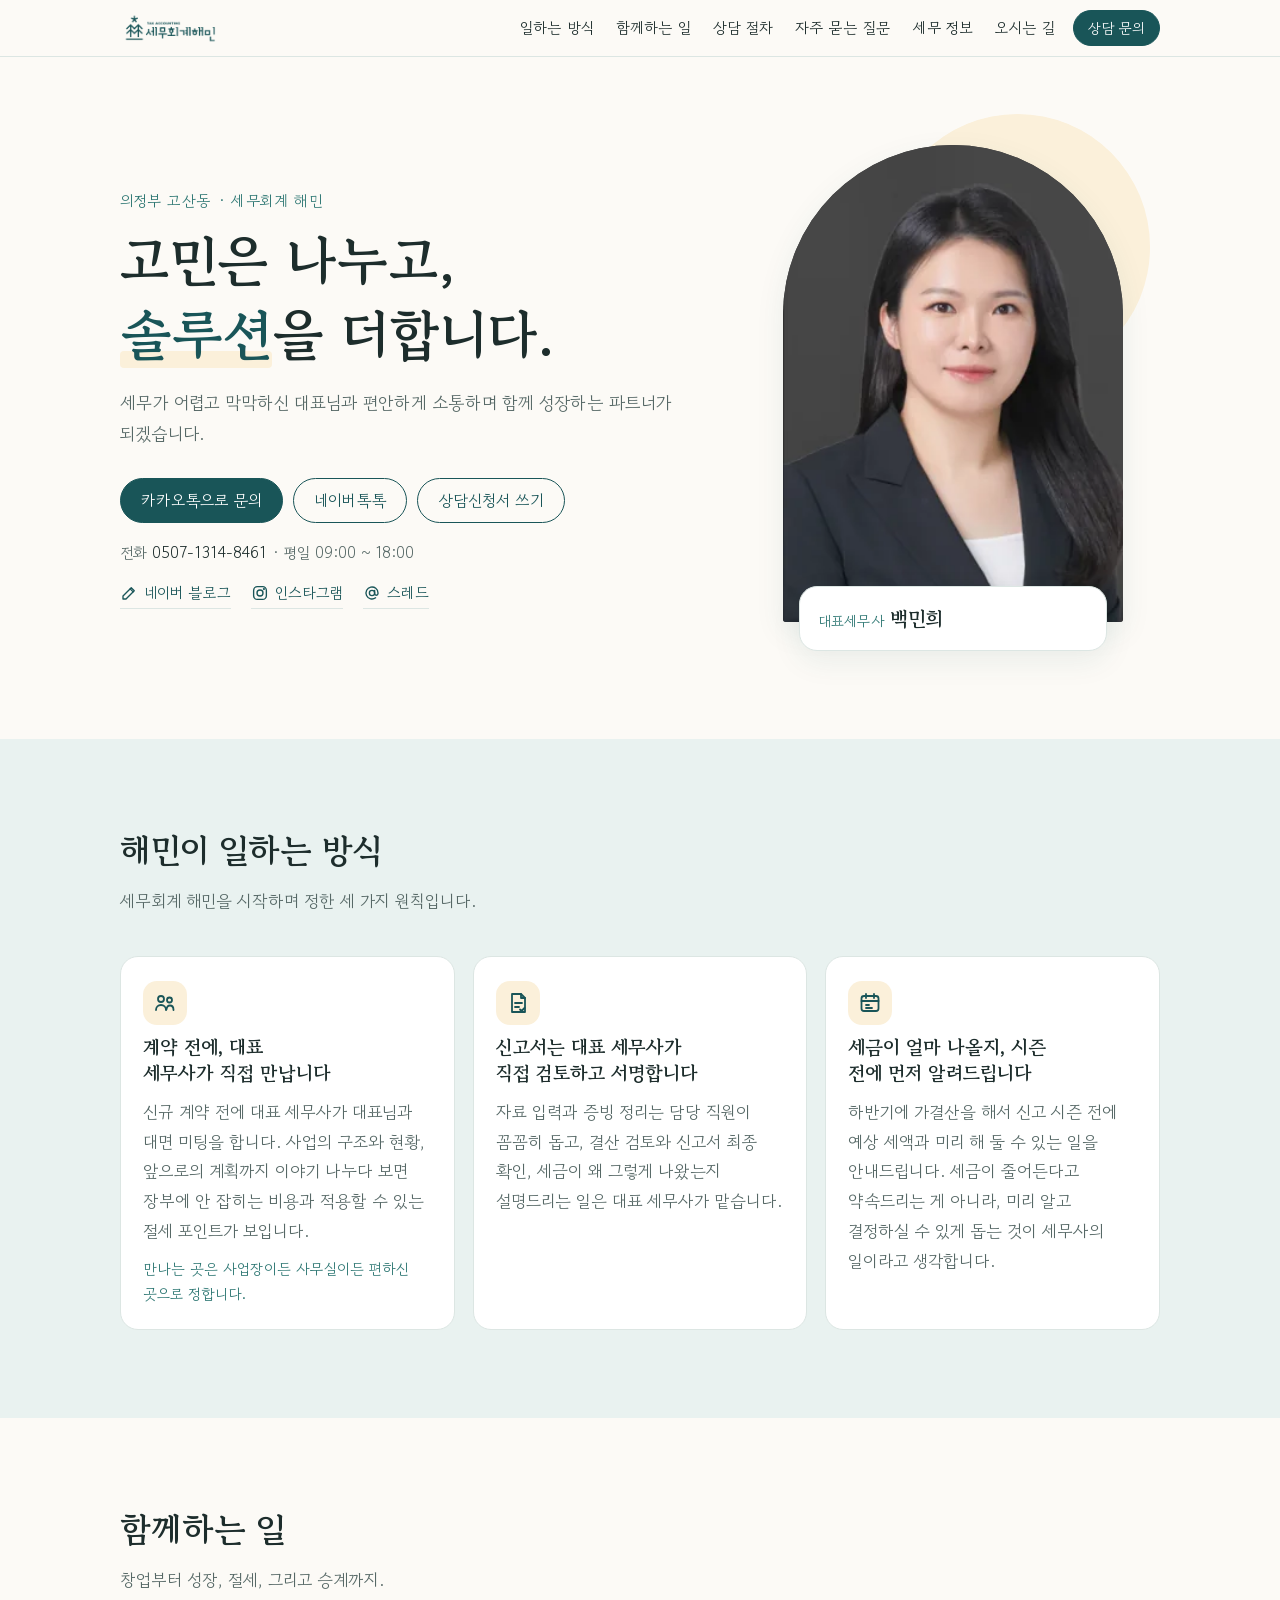
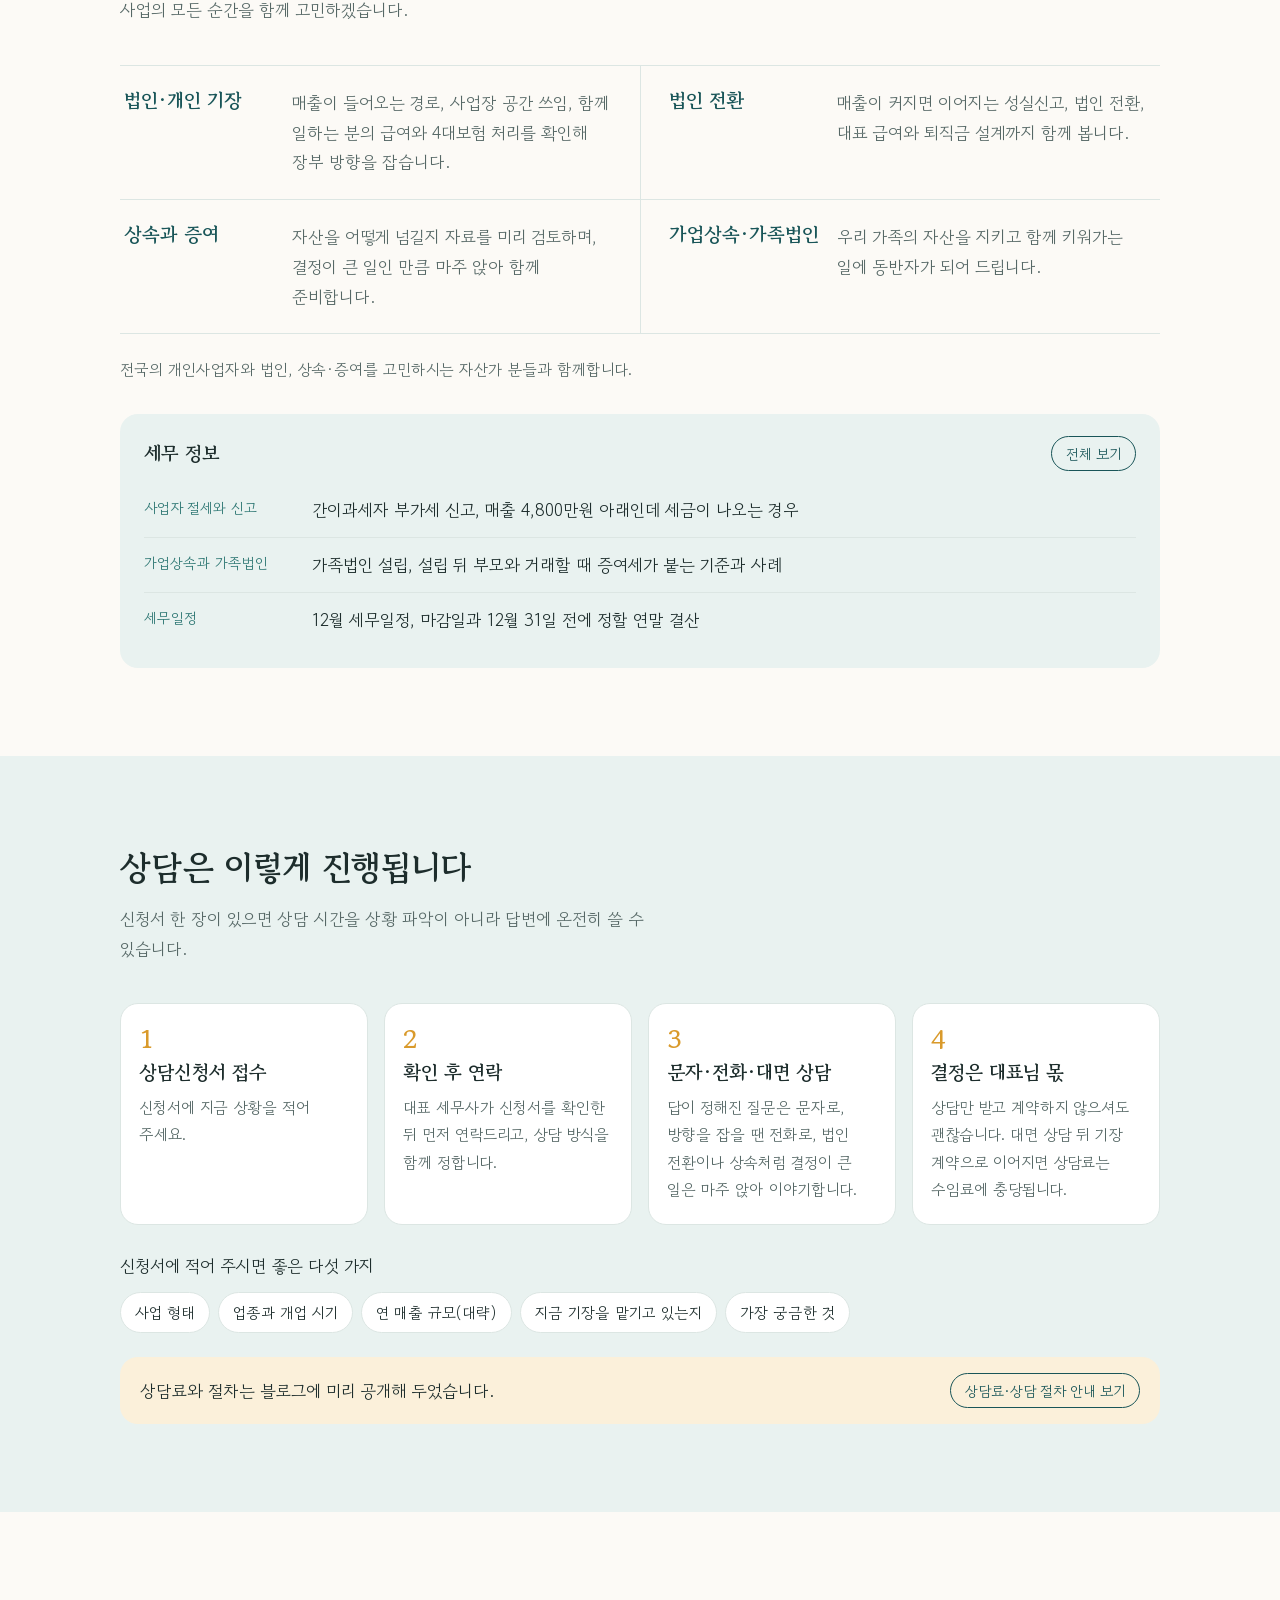
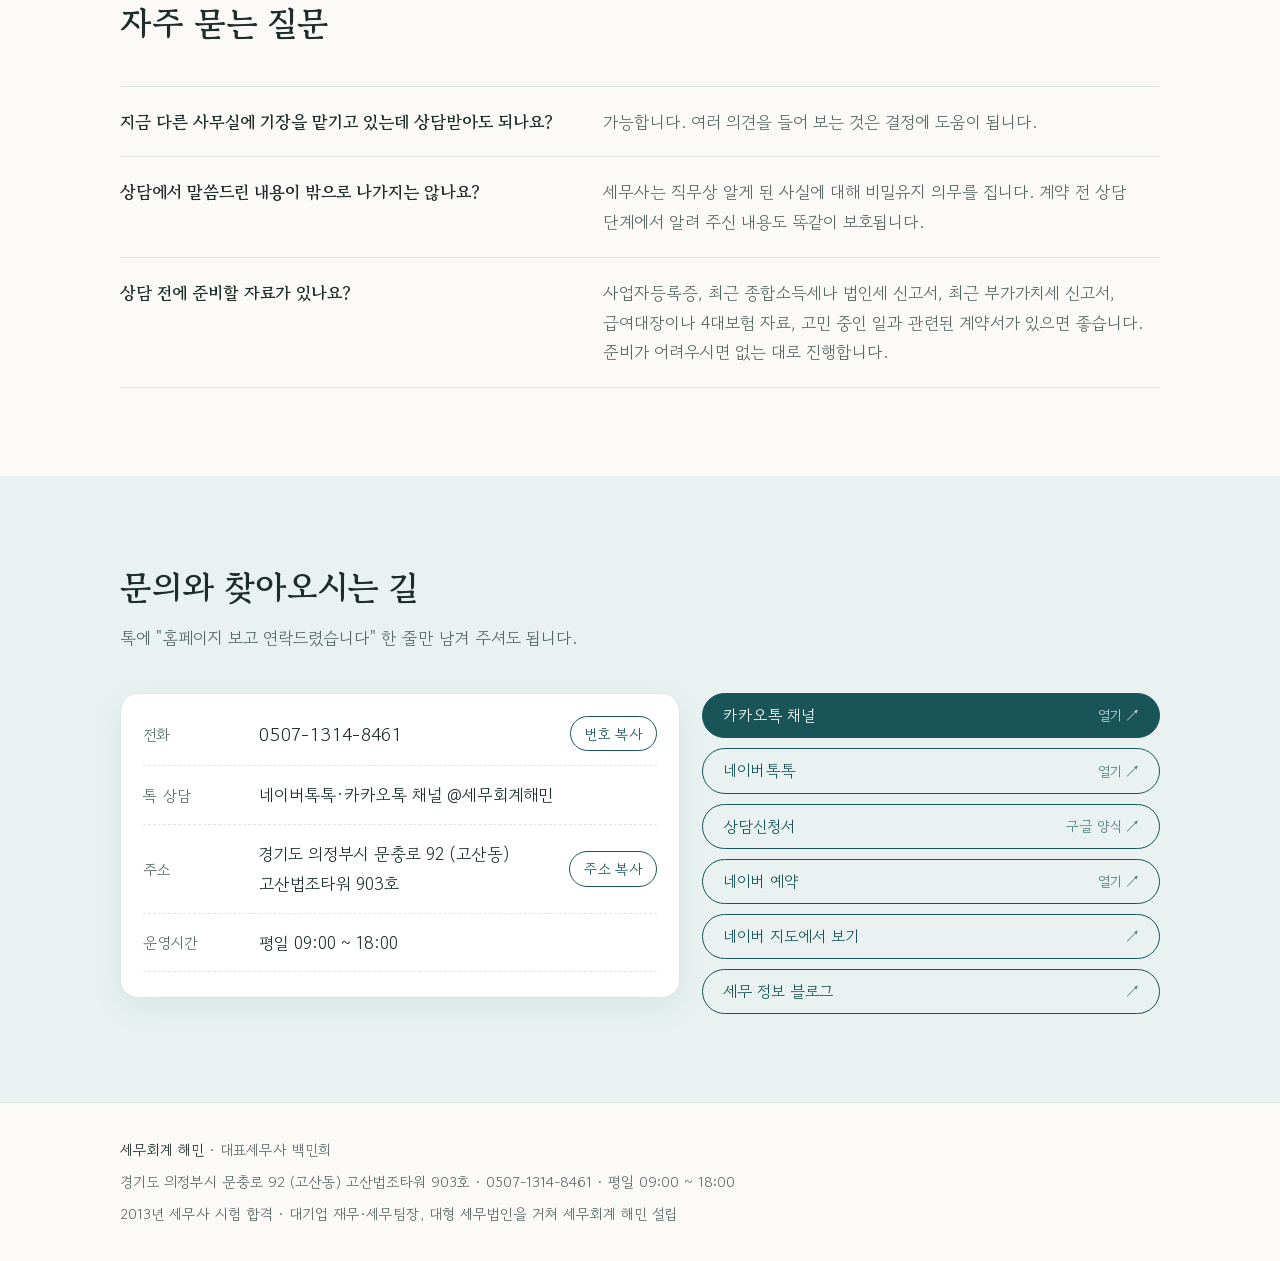
==== commit 10fe89df: "간이과세자 부가세 칼럼 추가: 간이과세자 부가세 신고, 매출 4,800만원 아래인데 세금이 나오는 경우 Co-Authored-By: Claude Opus 5.5 <noreply@a" ====
--- a/index.html
+++ b/index.html
@@ -332,7 +332,7 @@
         <div class="service"><h3>가업상속·가족법인</h3><p>우리 가족의 자산을 지키고 함께 키워가는 일에 동반자가 되어 드립니다.</p></div>
       </div>
       <p class="with-whom">전국의 개인사업자와 법인, 상속·증여를 고민하시는 자산가 분들과 함께합니다.</p>
-      <div class="column-latest"><div class="column-latest-head"><h3>세무 정보</h3><a class="btn ghost small" href="https://hmintax.com/column/">전체 보기</a></div><ul><li><a href="https://hmintax.com/column/family-corporation-setup-gift-tax-cases/"><span class="cat">가업상속과 가족법인</span><span class="t">가족법인 설립, 설립 뒤 부모와 거래할 때 증여세가 붙는 기준과 사례</span></a></li><li><a href="https://hmintax.com/column/december-tax-schedule-year-end-closing/"><span class="cat">세무일정</span><span class="t">12월 세무일정, 마감일과 12월 31일 전에 정할 연말 결산</span></a></li><li><a href="https://hmintax.com/column/sns-market-tax-setup/"><span class="cat">사업자 절세와 신고</span><span class="t">SNS마켓 세금, 공구와 광고 시작 전에 정할 4가지</span></a></li></ul></div>
+      <div class="column-latest"><div class="column-latest-head"><h3>세무 정보</h3><a class="btn ghost small" href="https://hmintax.com/column/">전체 보기</a></div><ul><li><a href="https://hmintax.com/column/simplified-taxpayer-vat-filing-exemption/"><span class="cat">사업자 절세와 신고</span><span class="t">간이과세자 부가세 신고, 매출 4,800만원 아래인데 세금이 나오는 경우</span></a></li><li><a href="https://hmintax.com/column/family-corporation-setup-gift-tax-cases/"><span class="cat">가업상속과 가족법인</span><span class="t">가족법인 설립, 설립 뒤 부모와 거래할 때 증여세가 붙는 기준과 사례</span></a></li><li><a href="https://hmintax.com/column/december-tax-schedule-year-end-closing/"><span class="cat">세무일정</span><span class="t">12월 세무일정, 마감일과 12월 31일 전에 정할 연말 결산</span></a></li></ul></div>
     </div>
   </section>
 
